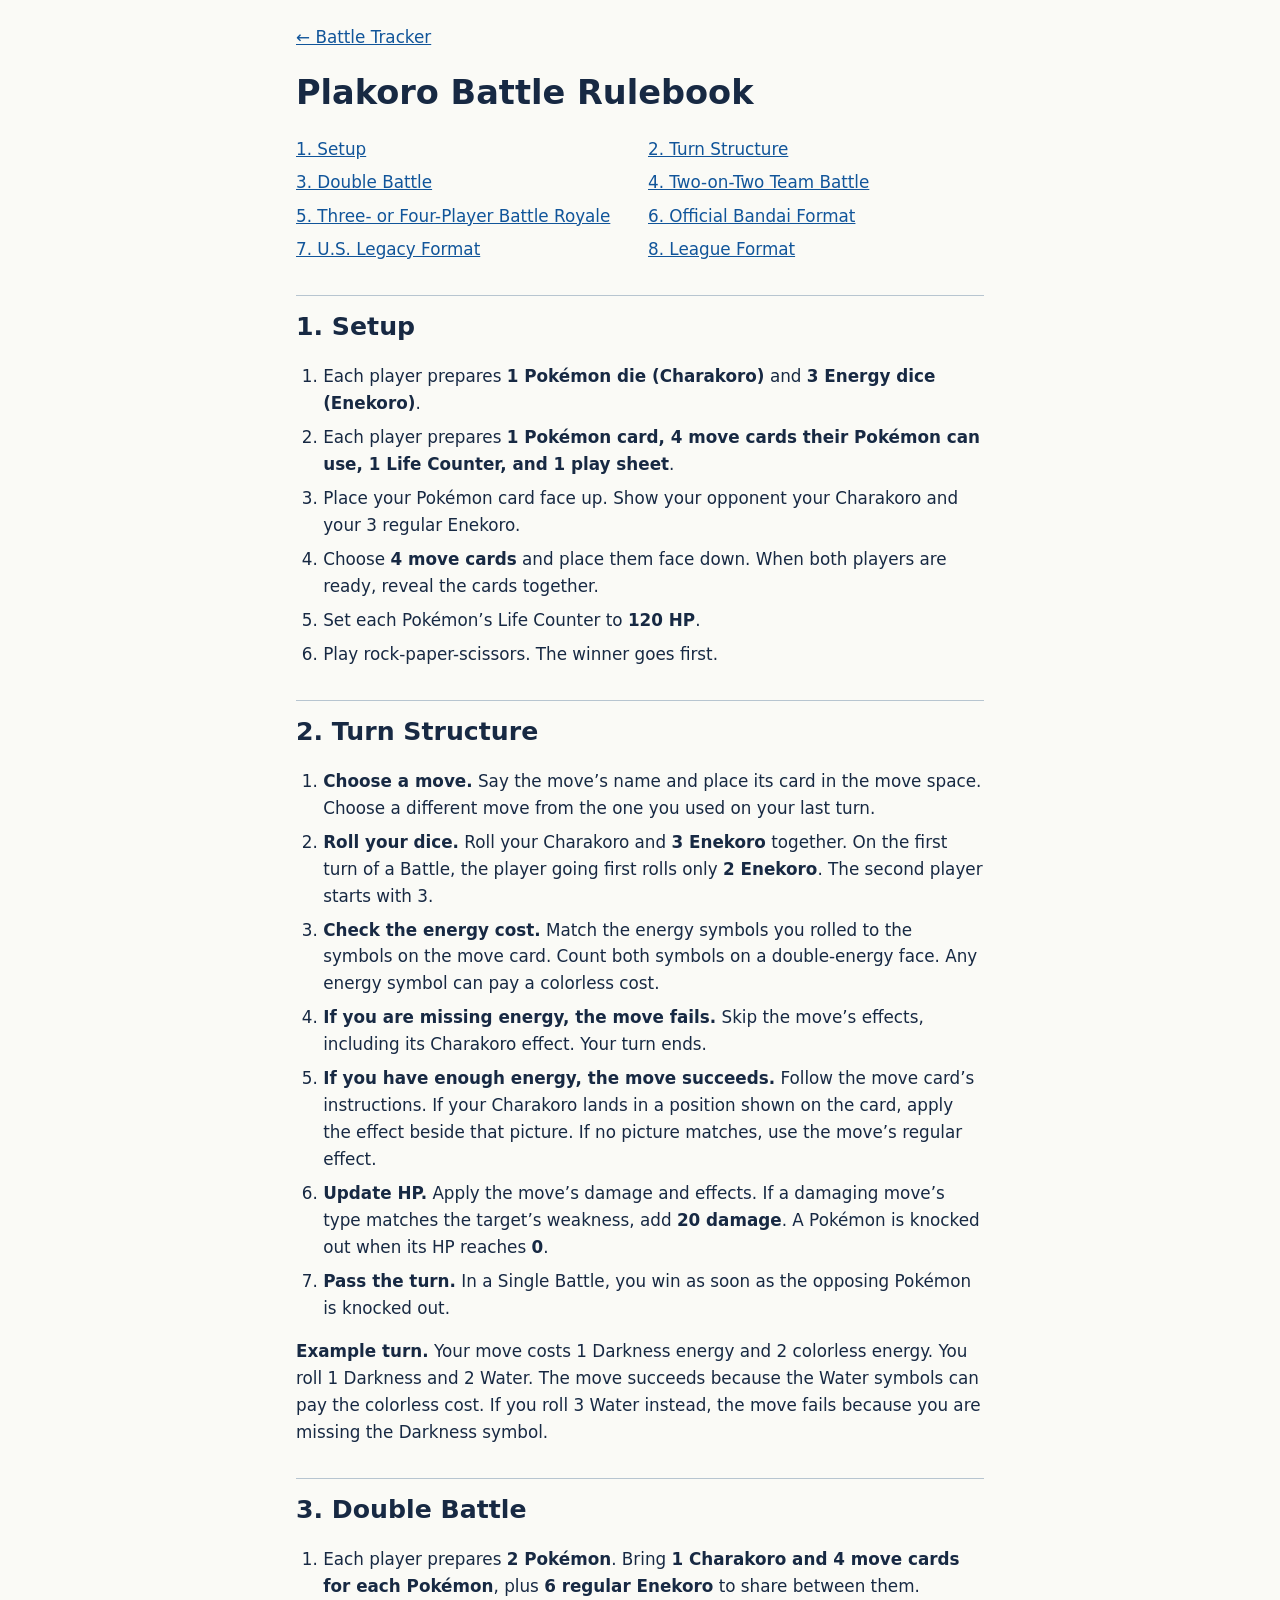
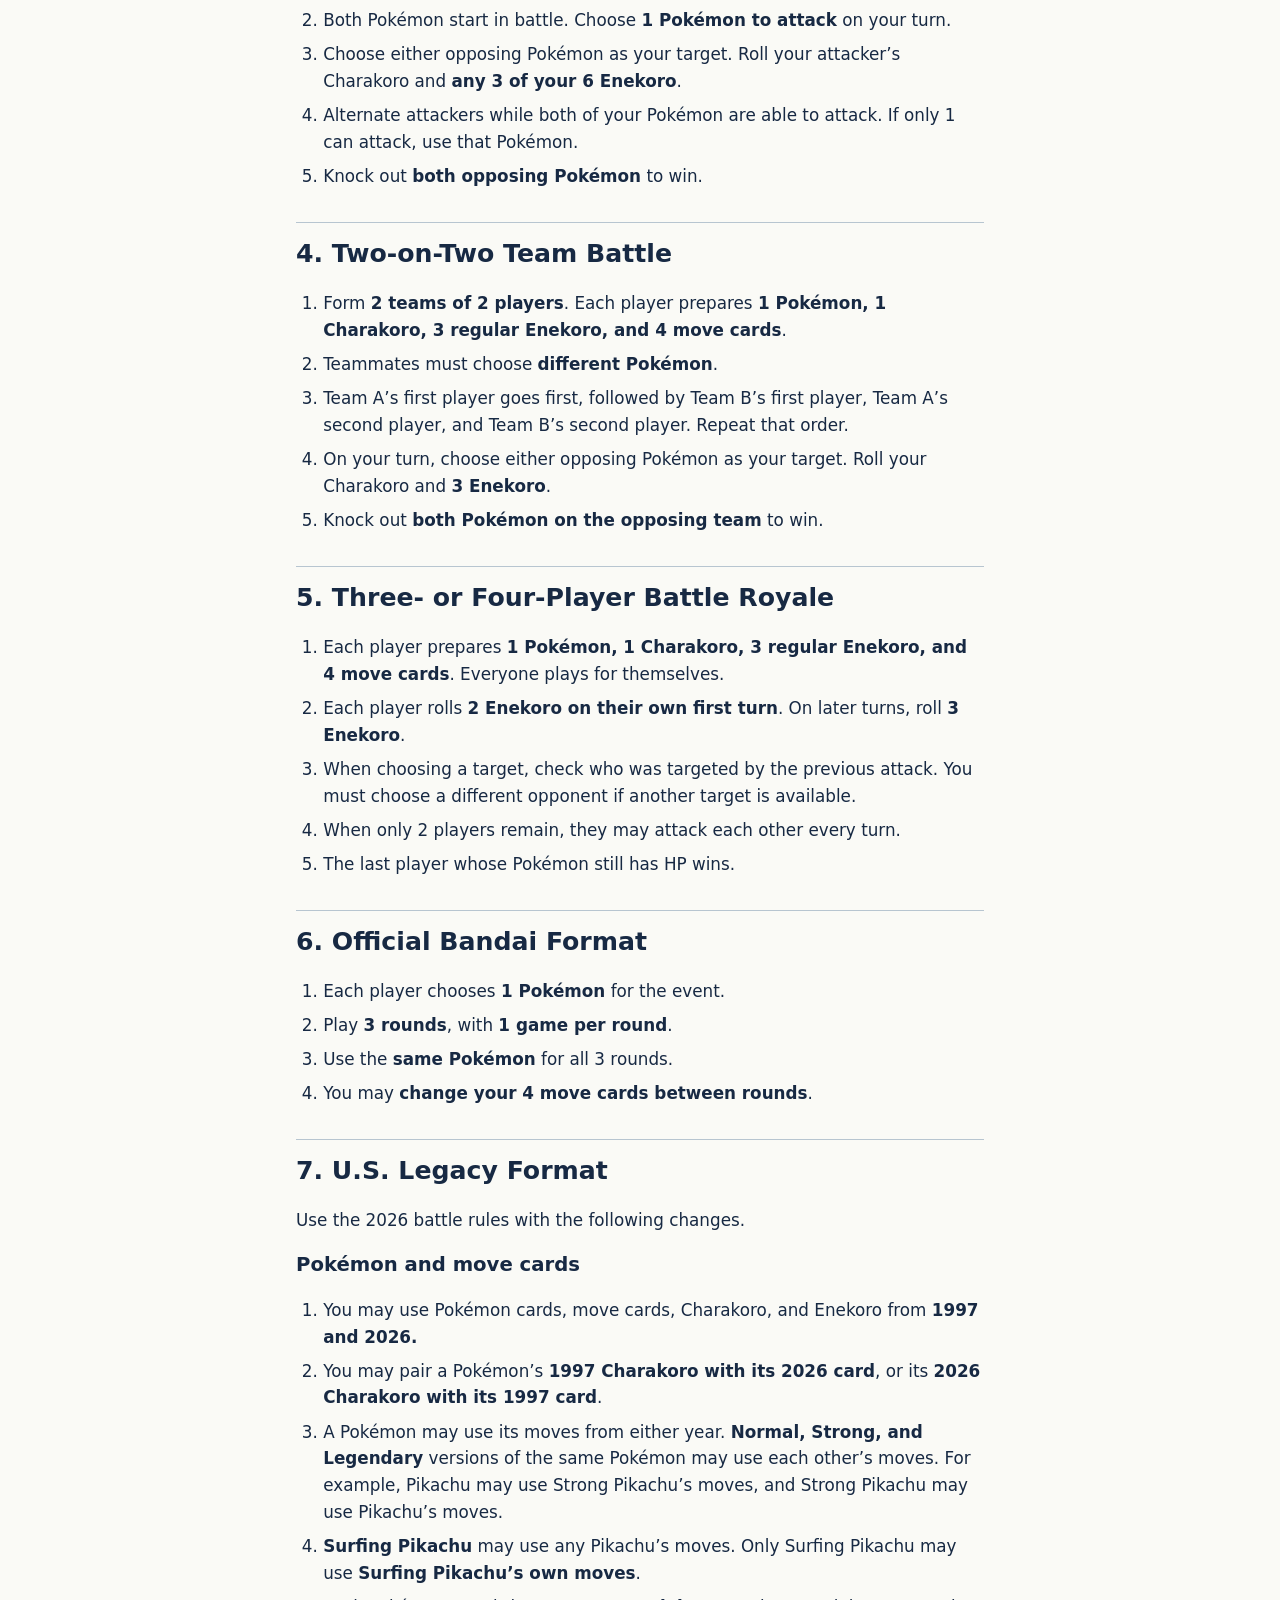
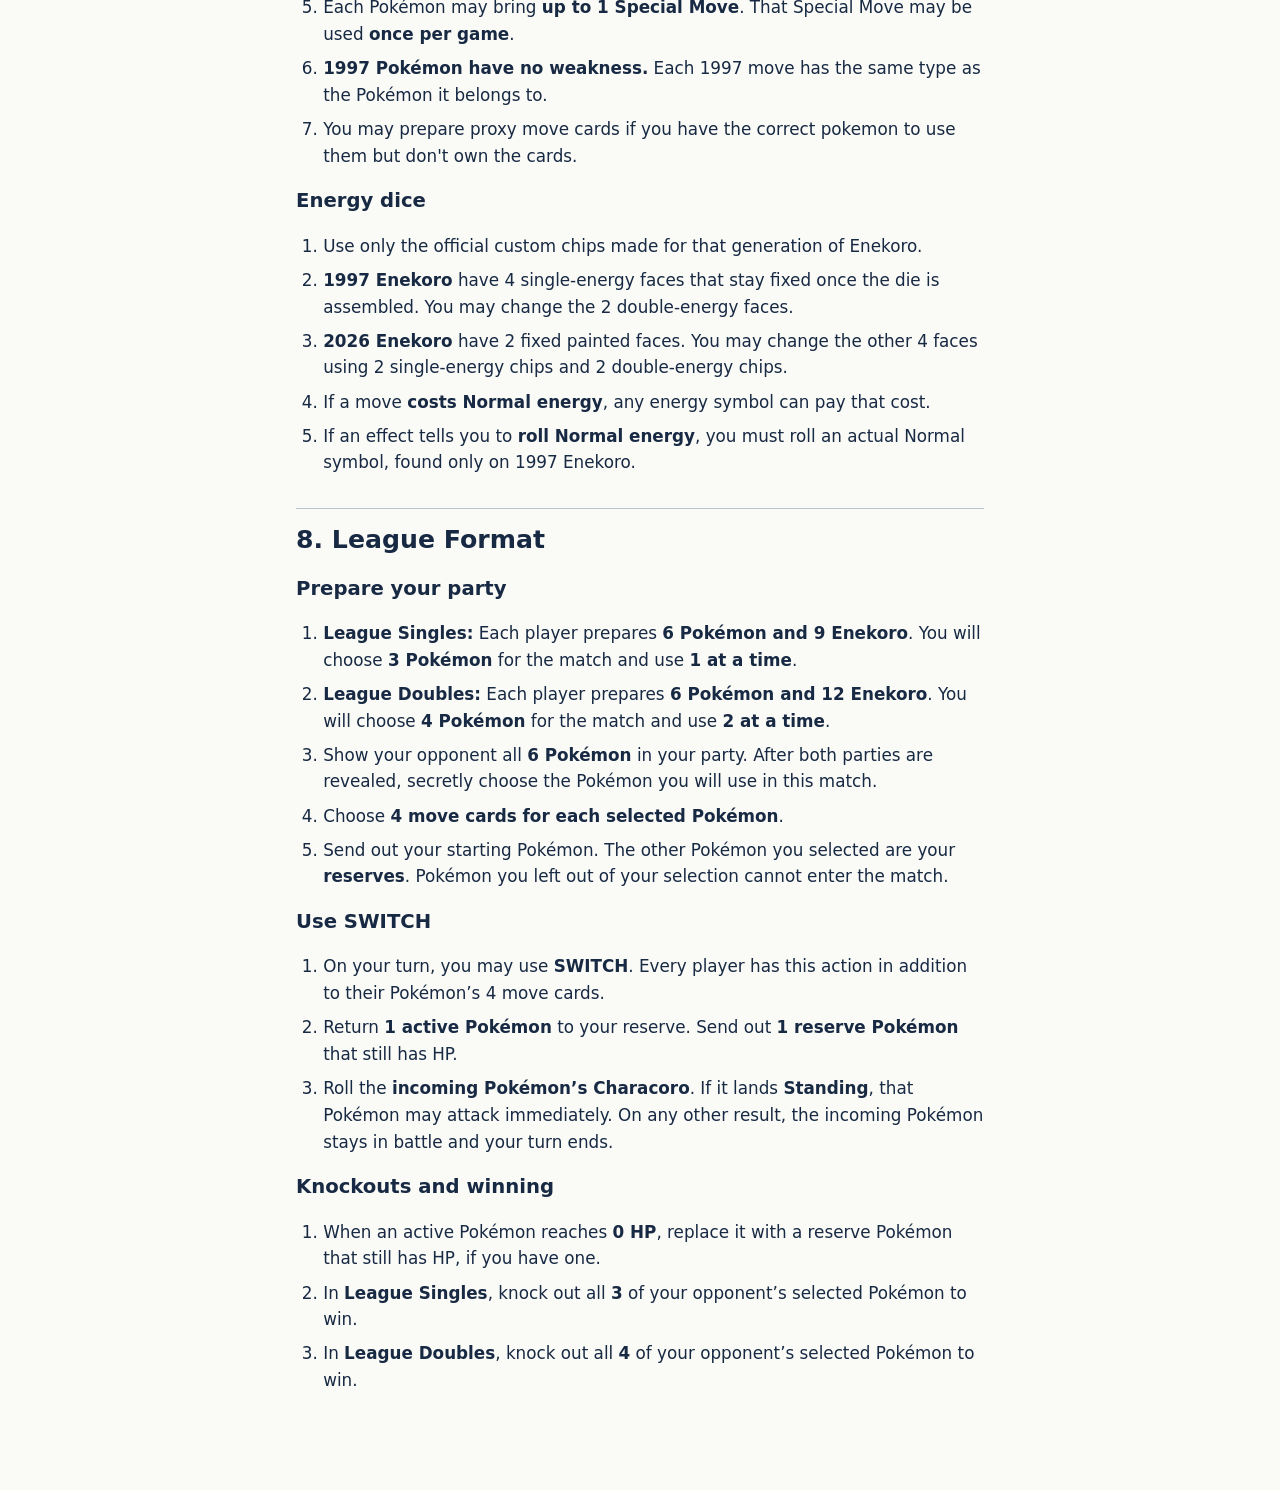
==== rules.html @ 762ad412 "Publish the edited Plakoro Battle Rulebook" ====
<!doctype html>
<html lang="en"><head><meta charset="utf-8"><meta name="viewport" content="width=device-width,initial-scale=1"><title>Plakoro Battle Rulebook</title>
<style>*{box-sizing:border-box}body{margin:0;color:#172943;background:#fafaf6;font:1.05rem/1.6 system-ui,sans-serif}main{max-width:48rem;margin:auto;padding:1.5rem clamp(1rem,4vw,2.5rem) 4rem}a{color:#11559a}nav{display:grid;grid-template-columns:repeat(auto-fit,minmax(14rem,1fr));gap:.4rem 1rem}h1,h2,h3{line-height:1.2}h2{border-top:1px solid #b7c5d0;padding-top:1rem;margin-top:2rem}ol{padding-left:1.7rem}li{margin:.45rem 0}footer{margin-top:2rem}</style></head><body><main>
<a href="./">← Battle Tracker</a>
<h1>Plakoro Battle Rulebook</h1>
<nav aria-label="Contents"><a href="#setup">1. Setup</a>
<a href="#turn">2. Turn Structure</a>
<a href="#double">3. Double Battle</a>
<a href="#team">4. Two-on-Two Team Battle</a>
<a href="#royale">5. Three- or Four-Player Battle Royale</a>
<a href="#official">6. Official Bandai Format</a>
<a href="#legacy">7. U.S. Legacy Format</a>
<a href="#league">8. League Format</a></nav>
<h2 id="setup">1. Setup</h2>
<ol>
<li>Each player prepares <strong>1 Pokémon die (Charakoro)</strong> and <strong>3 Energy dice (Enekoro)</strong>.</li>
<li>Each player prepares <strong>1 Pokémon card, 4 move cards their Pokémon can use, 1 Life Counter, and 1 play sheet</strong>.</li>
<li>Place your Pokémon card face up. Show your opponent your Charakoro and your 3 regular Enekoro.</li>
<li>Choose <strong>4 move cards</strong> and place them face down. When both players are ready, reveal the cards together.</li>
<li>Set each Pokémon’s Life Counter to <strong>120 HP</strong>.</li>
<li>Play rock-paper-scissors. The winner goes first.</li>
</ol>
<h2 id="turn">2. Turn Structure</h2>
<ol>
<li><strong>Choose a move.</strong> Say the move’s name and place its card in the move space. Choose a different move from the one you used on your last turn.</li>
<li><strong>Roll your dice.</strong> Roll your Charakoro and <strong>3 Enekoro</strong> together. On the first turn of a Battle, the player going first rolls only <strong>2 Enekoro</strong>. The second player starts with 3.</li>
<li><strong>Check the energy cost.</strong> Match the energy symbols you rolled to the symbols on the move card. Count both symbols on a double-energy face. Any energy symbol can pay a colorless cost.</li>
<li><strong>If you are missing energy, the move fails.</strong> Skip the move’s effects, including its Charakoro effect. Your turn ends.</li>
<li><strong>If you have enough energy, the move succeeds.</strong> Follow the move card’s instructions. If your Charakoro lands in a position shown on the card, apply the effect beside that picture. If no picture matches, use the move’s regular effect.</li>
<li><strong>Update HP.</strong> Apply the move’s damage and effects. If a damaging move’s type matches the target’s weakness, add <strong>20 damage</strong>. A Pokémon is knocked out when its HP reaches <strong>0</strong>.</li>
<li><strong>Pass the turn.</strong> In a Single Battle, you win as soon as the opposing Pokémon is knocked out.</li>
</ol>
<p><strong>Example turn.</strong> Your move costs 1 Darkness energy and 2 colorless energy. You roll 1 Darkness and 2 Water. The move succeeds because the Water symbols can pay the colorless cost. If you roll 3 Water instead, the move fails because you are missing the Darkness symbol.</p>
<h2 id="double">3. Double Battle</h2>
<ol>
<li>Each player prepares <strong>2 Pokémon</strong>. Bring <strong>1 Charakoro and 4 move cards for each Pokémon</strong>, plus <strong>6 regular Enekoro</strong> to share between them.</li>
<li>Both Pokémon start in battle. Choose <strong>1 Pokémon to attack</strong> on your turn.</li>
<li>Choose either opposing Pokémon as your target. Roll your attacker’s Charakoro and <strong>any 3 of your 6 Enekoro</strong>.</li>
<li>Alternate attackers while both of your Pokémon are able to attack. If only 1 can attack, use that Pokémon.</li>
<li>Knock out <strong>both opposing Pokémon</strong> to win.</li>
</ol>
<h2 id="team">4. Two-on-Two Team Battle</h2>
<ol>
<li>Form <strong>2 teams of 2 players</strong>. Each player prepares <strong>1 Pokémon, 1 Charakoro, 3 regular Enekoro, and 4 move cards</strong>.</li>
<li>Teammates must choose <strong>different Pokémon</strong>.</li>
<li>Team A’s first player goes first, followed by Team B’s first player, Team A’s second player, and Team B’s second player. Repeat that order.</li>
<li>On your turn, choose either opposing Pokémon as your target. Roll your Charakoro and <strong>3 Enekoro</strong>.</li>
<li>Knock out <strong>both Pokémon on the opposing team</strong> to win.</li>
</ol>
<h2 id="royale">5. Three- or Four-Player Battle Royale</h2>
<ol>
<li>Each player prepares <strong>1 Pokémon, 1 Charakoro, 3 regular Enekoro, and 4 move cards</strong>. Everyone plays for themselves.</li>
<li>Each player rolls <strong>2 Enekoro on their own first turn</strong>. On later turns, roll <strong>3 Enekoro</strong>.</li>
<li>When choosing a target, check who was targeted by the previous attack. You must choose a different opponent if another target is available.</li>
<li>When only 2 players remain, they may attack each other every turn.</li>
<li>The last player whose Pokémon still has HP wins.</li>
</ol>
<h2 id="official">6. Official Bandai Format</h2>
<ol>
<li>Each player chooses <strong>1 Pokémon</strong> for the event.</li>
<li>Play <strong>3 rounds</strong>, with <strong>1 game per round</strong>.</li>
<li>Use the <strong>same Pokémon</strong> for all 3 rounds.</li>
<li>You may <strong>change your 4 move cards between rounds</strong>.</li>
</ol>
<h2 id="legacy">7. U.S. Legacy Format</h2>
<p>Use the 2026 battle rules with the following changes.</p>
<h3>Pokémon and move cards</h3>
<ol>
<li>You may use Pokémon cards, move cards, Charakoro, and Enekoro from <strong>1997 and 2026.</strong></li>
<li>You may pair a Pokémon’s <strong>1997 Charakoro with its 2026 card</strong>, or its <strong>2026 Charakoro with its 1997 card</strong>.</li>
<li>A Pokémon may use its moves from either year. <strong>Normal, Strong, and Legendary</strong> versions of the same Pokémon may use each other’s moves. For example, Pikachu may use Strong Pikachu’s moves, and Strong Pikachu may use Pikachu’s moves.</li>
<li><strong>Surfing Pikachu</strong> may use any Pikachu’s moves. Only Surfing Pikachu may use <strong>Surfing Pikachu’s own moves</strong>.</li>
<li>Each Pokémon may bring <strong>up to 1 Special Move</strong>. That Special Move may be used <strong>once per game</strong>.</li>
<li><strong>1997 Pokémon have no weakness.</strong> Each 1997 move has the same type as the Pokémon it belongs to.</li>
<li>You may prepare proxy move cards if you have the correct pokemon to use them but don't own the cards.</li>
</ol>
<h3>Energy dice</h3>
<ol>
<li>Use only the official custom chips made for that generation of Enekoro.</li>
<li><strong>1997 Enekoro</strong> have 4 single-energy faces that stay fixed once the die is assembled. You may change the 2 double-energy faces.</li>
<li><strong>2026 Enekoro</strong> have 2 fixed painted faces. You may change the other 4 faces using 2 single-energy chips and 2 double-energy chips.</li>
<li>If a move <strong>costs Normal energy</strong>, any energy symbol can pay that cost.</li>
<li>If an effect tells you to <strong>roll Normal energy</strong>, you must roll an actual Normal symbol, found only on 1997 Enekoro.</li>
</ol>
<h2 id="league">8. League Format</h2>
<h3>Prepare your party</h3>
<ol>
<li><strong>League Singles:</strong> Each player prepares <strong>6 Pokémon and 9 Enekoro</strong>. You will choose <strong>3 Pokémon</strong> for the match and use <strong>1 at a time</strong>.</li>
<li><strong>League Doubles:</strong> Each player prepares <strong>6 Pokémon and 12 Enekoro</strong>. You will choose <strong>4 Pokémon</strong> for the match and use <strong>2 at a time</strong>.</li>
<li>Show your opponent all <strong>6 Pokémon</strong> in your party. After both parties are revealed, secretly choose the Pokémon you will use in this match.</li>
<li>Choose <strong>4 move cards for each selected Pokémon</strong>.</li>
<li>Send out your starting Pokémon. The other Pokémon you selected are your <strong>reserves</strong>. Pokémon you left out of your selection cannot enter the match.</li>
</ol>
<h3>Use SWITCH</h3>
<ol>
<li>On your turn, you may use <strong>SWITCH</strong>. Every player has this action in addition to their Pokémon’s 4 move cards.</li>
<li>Return <strong>1 active Pokémon</strong> to your reserve. Send out <strong>1 reserve Pokémon</strong> that still has HP.</li>
<li>Roll the <strong>incoming Pokémon’s Characoro</strong>. If it lands <strong>Standing</strong>, that Pokémon may attack immediately. On any other result, the incoming Pokémon stays in battle and your turn ends.</li>
</ol>
<h3>Knockouts and winning</h3>
<ol>
<li>When an active Pokémon reaches <strong>0 HP</strong>, replace it with a reserve Pokémon that still has HP, if you have one.</li>
<li>In <strong>League Singles</strong>, knock out all <strong>3</strong> of your opponent’s selected Pokémon to win.</li>
<li>In <strong>League Doubles</strong>, knock out all <strong>4</strong> of your opponent’s selected Pokémon to win.</li>
</ol>
<footer></footer></main></body></html>
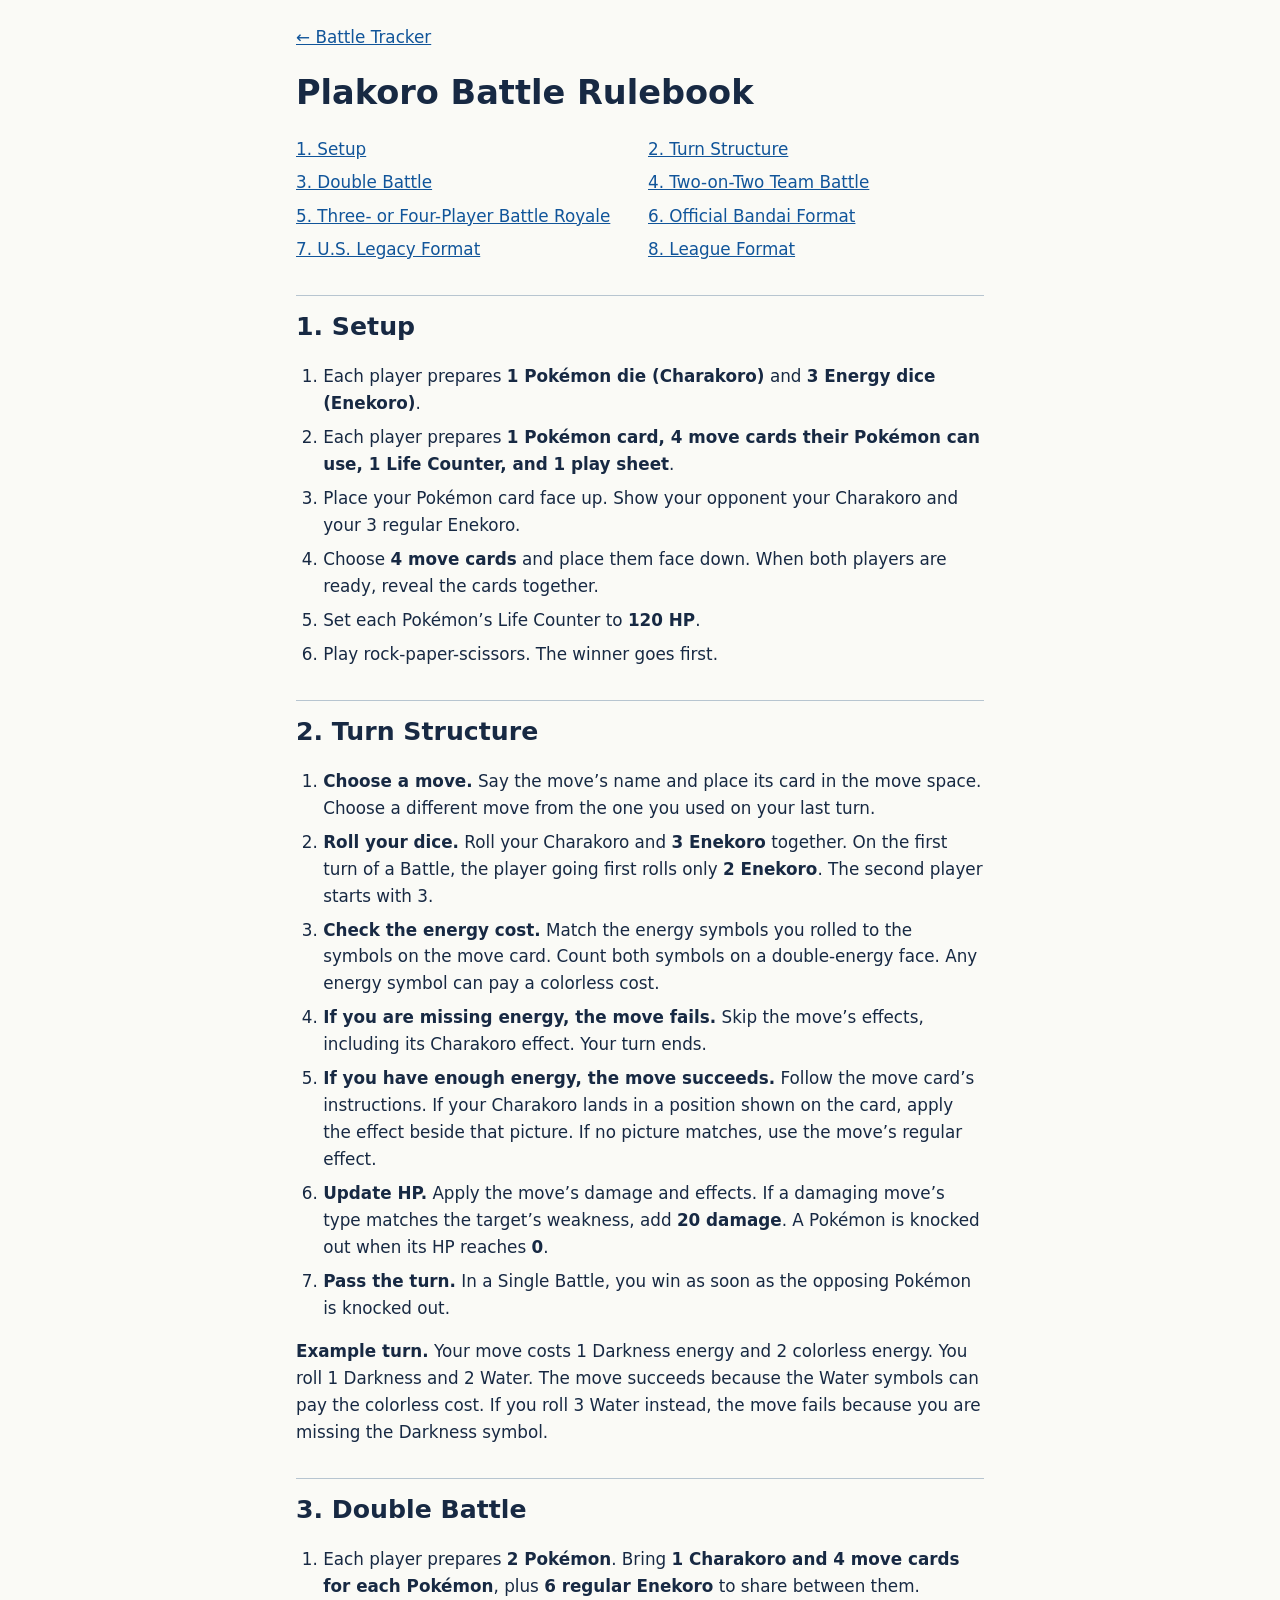
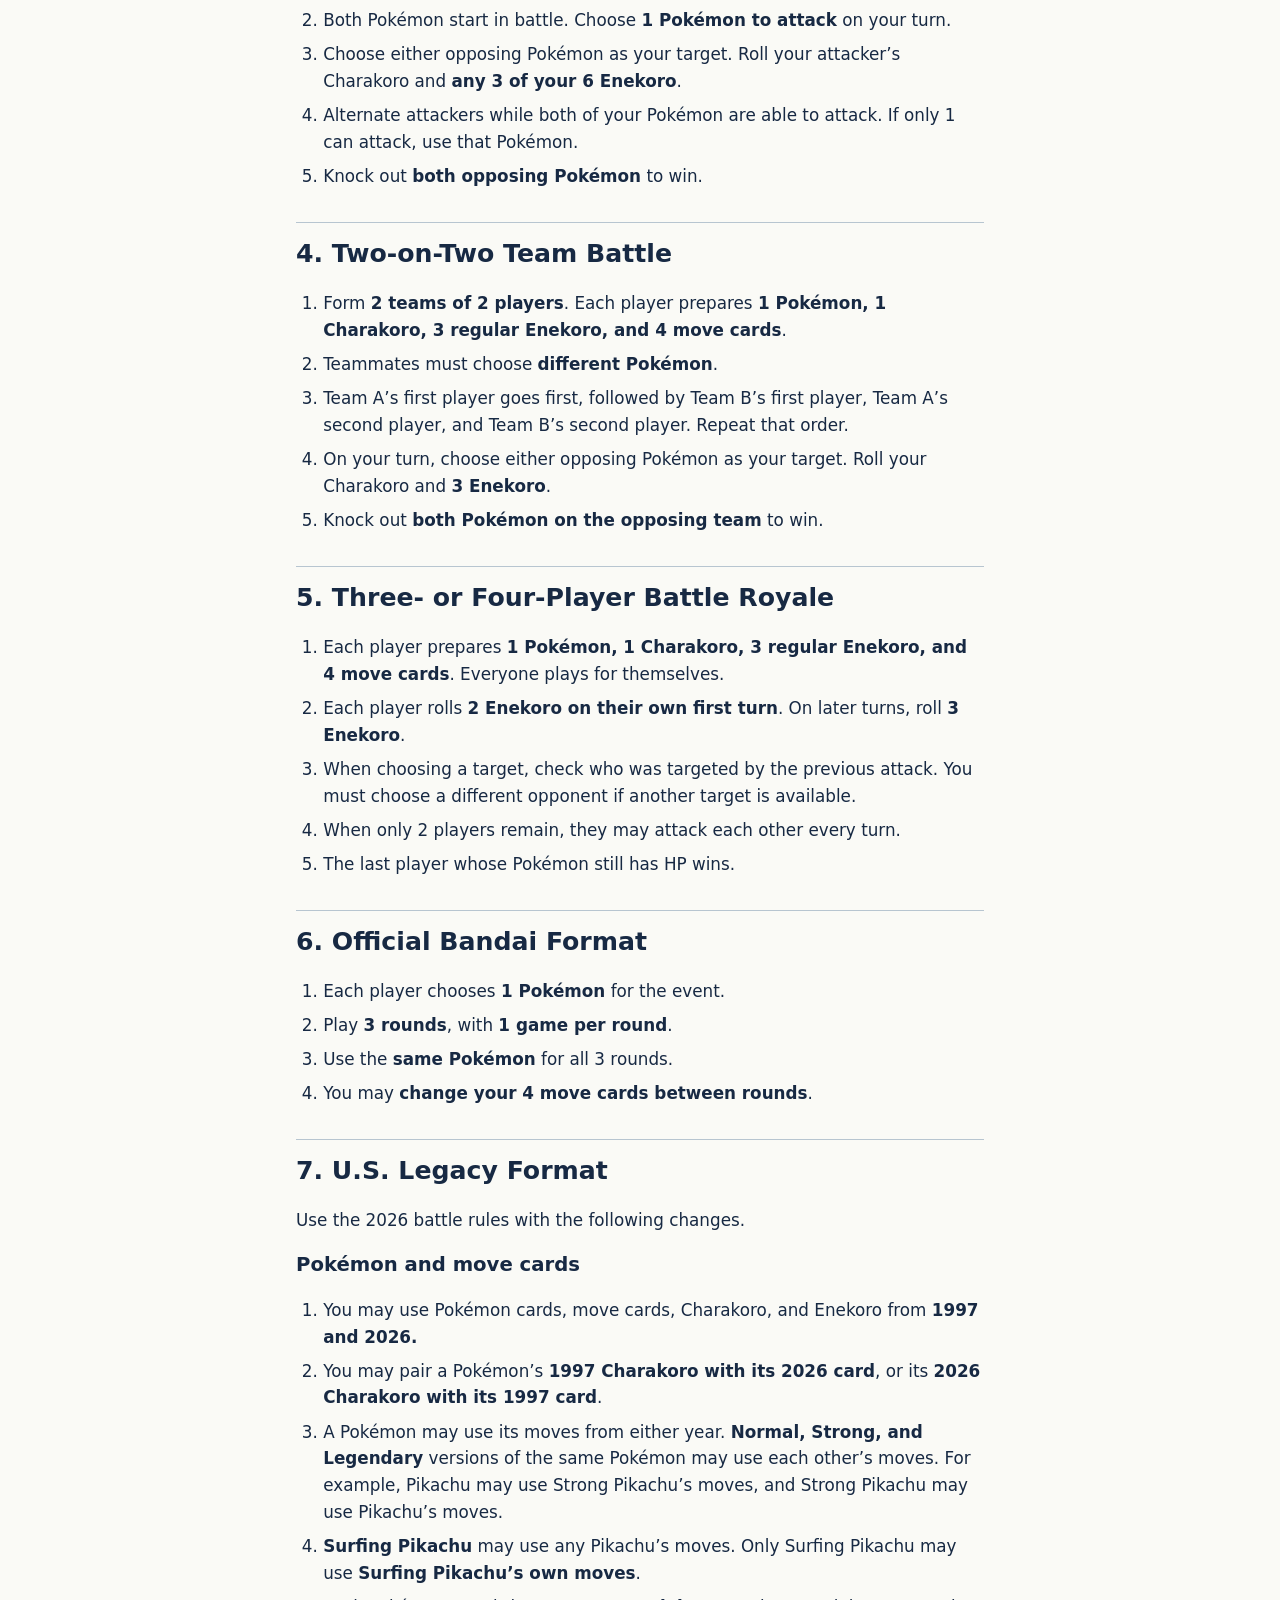
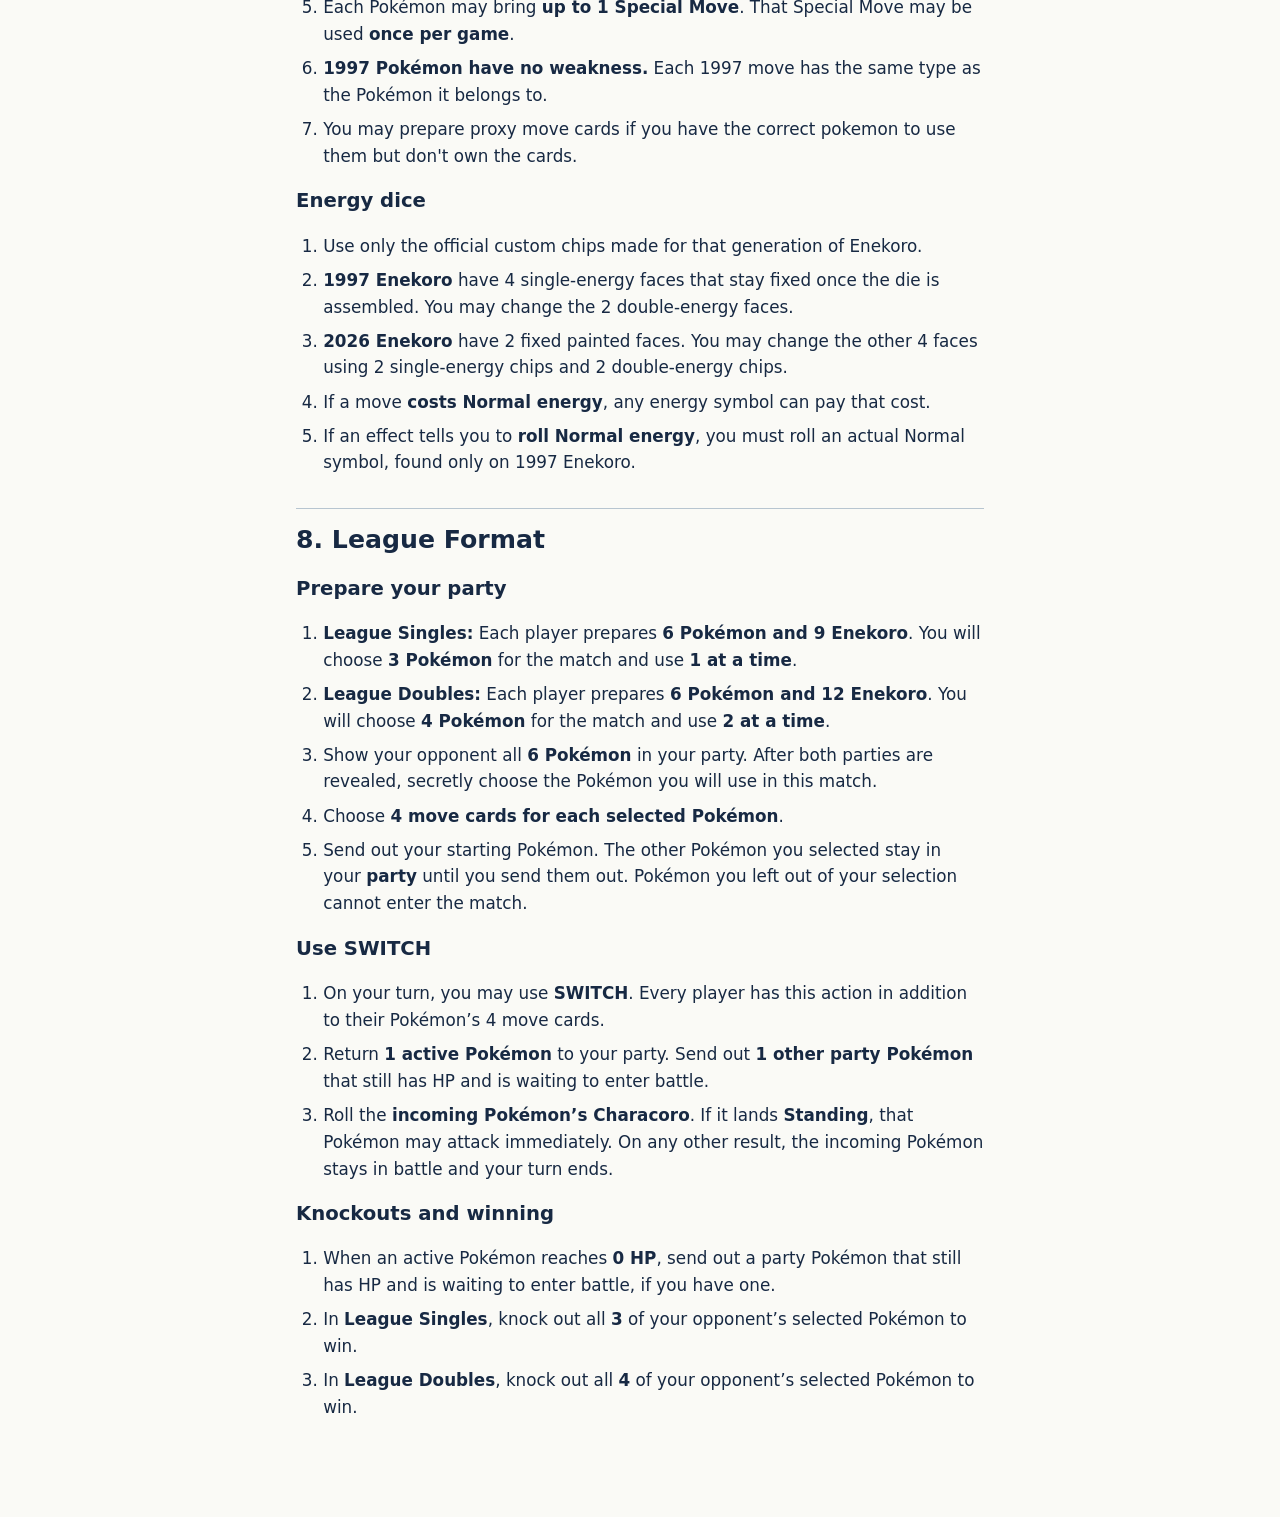
==== commit 916650d1: "Use party terminology in League rules" ====
--- a/rules.html
+++ b/rules.html
@@ -89,17 +89,17 @@
 <li><strong>League Doubles:</strong> Each player prepares <strong>6 Pokémon and 12 Enekoro</strong>. You will choose <strong>4 Pokémon</strong> for the match and use <strong>2 at a time</strong>.</li>
 <li>Show your opponent all <strong>6 Pokémon</strong> in your party. After both parties are revealed, secretly choose the Pokémon you will use in this match.</li>
 <li>Choose <strong>4 move cards for each selected Pokémon</strong>.</li>
-<li>Send out your starting Pokémon. The other Pokémon you selected are your <strong>reserves</strong>. Pokémon you left out of your selection cannot enter the match.</li>
+<li>Send out your starting Pokémon. The other Pokémon you selected stay in your <strong>party</strong> until you send them out. Pokémon you left out of your selection cannot enter the match.</li>
 </ol>
 <h3>Use SWITCH</h3>
 <ol>
 <li>On your turn, you may use <strong>SWITCH</strong>. Every player has this action in addition to their Pokémon’s 4 move cards.</li>
-<li>Return <strong>1 active Pokémon</strong> to your reserve. Send out <strong>1 reserve Pokémon</strong> that still has HP.</li>
+<li>Return <strong>1 active Pokémon</strong> to your party. Send out <strong>1 other party Pokémon</strong> that still has HP and is waiting to enter battle.</li>
 <li>Roll the <strong>incoming Pokémon’s Characoro</strong>. If it lands <strong>Standing</strong>, that Pokémon may attack immediately. On any other result, the incoming Pokémon stays in battle and your turn ends.</li>
 </ol>
 <h3>Knockouts and winning</h3>
 <ol>
-<li>When an active Pokémon reaches <strong>0 HP</strong>, replace it with a reserve Pokémon that still has HP, if you have one.</li>
+<li>When an active Pokémon reaches <strong>0 HP</strong>, send out a party Pokémon that still has HP and is waiting to enter battle, if you have one.</li>
 <li>In <strong>League Singles</strong>, knock out all <strong>3</strong> of your opponent’s selected Pokémon to win.</li>
 <li>In <strong>League Doubles</strong>, knock out all <strong>4</strong> of your opponent’s selected Pokémon to win.</li>
 </ol>
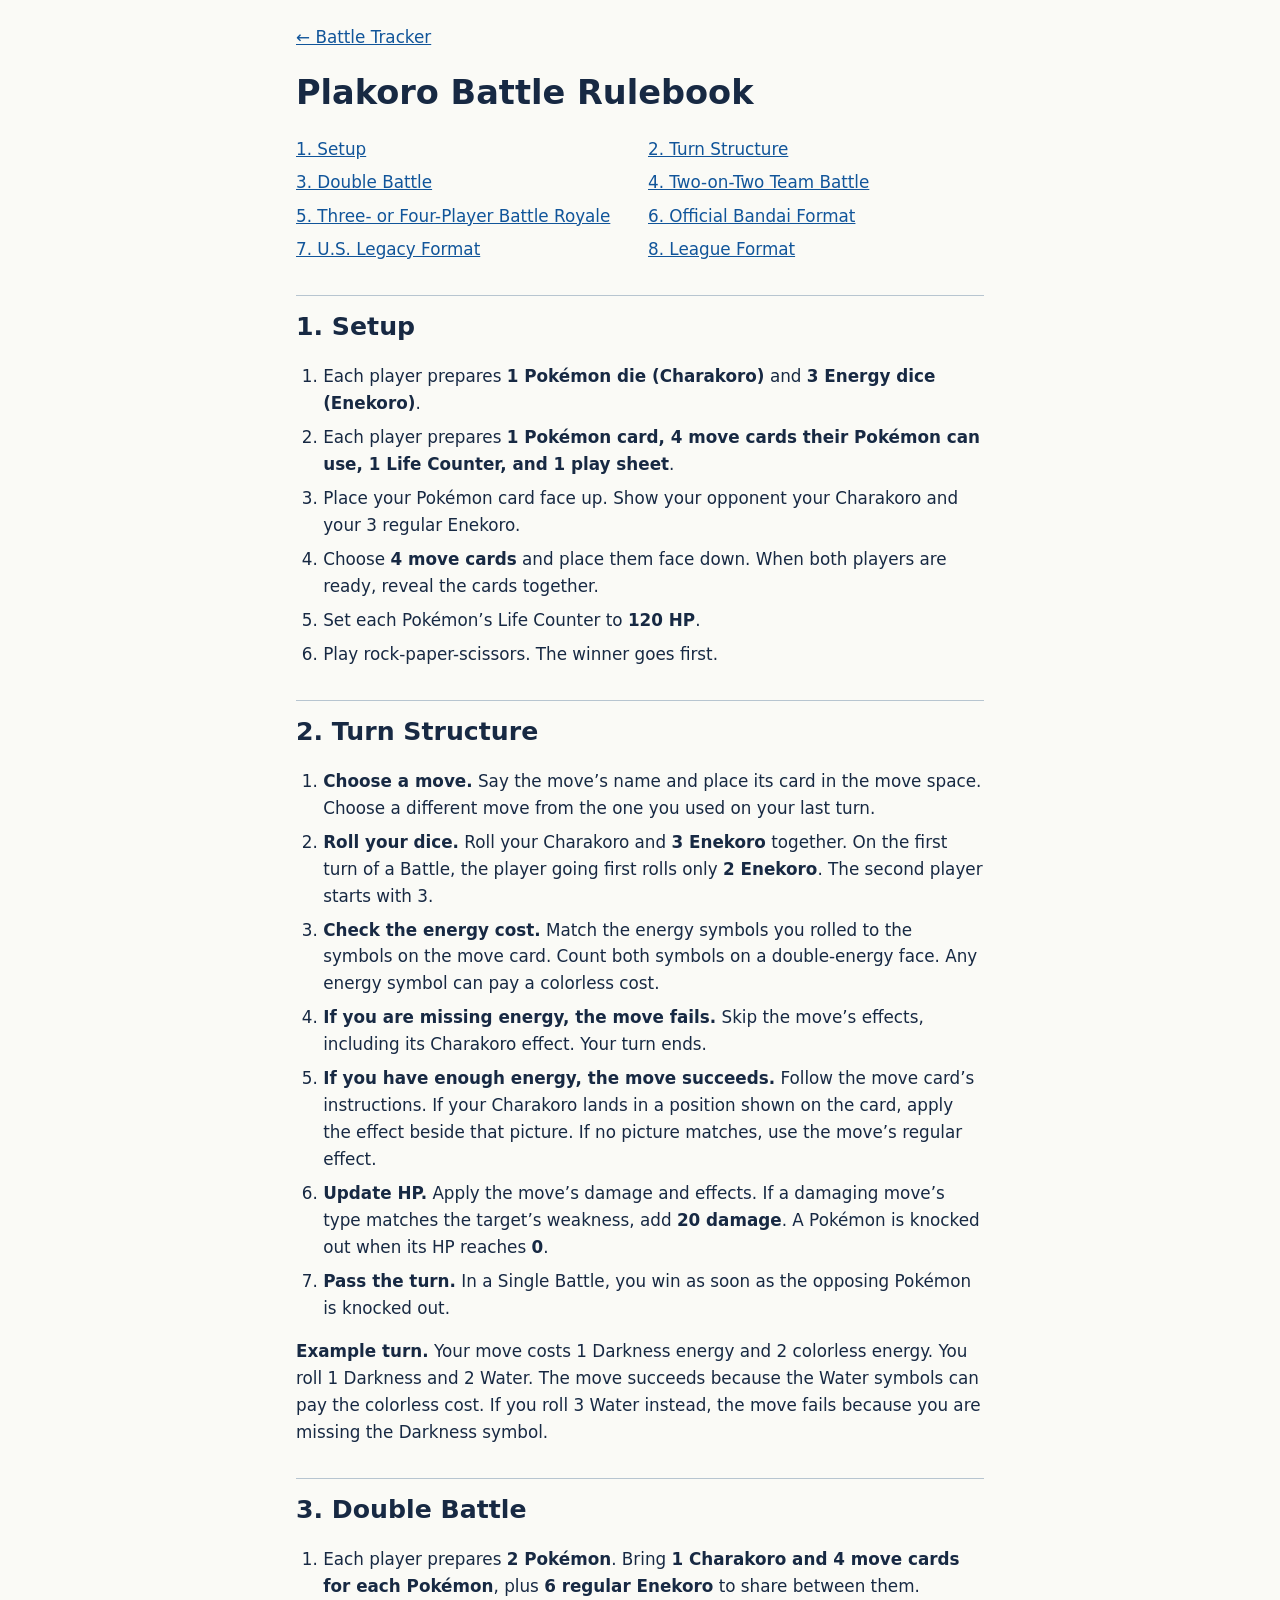
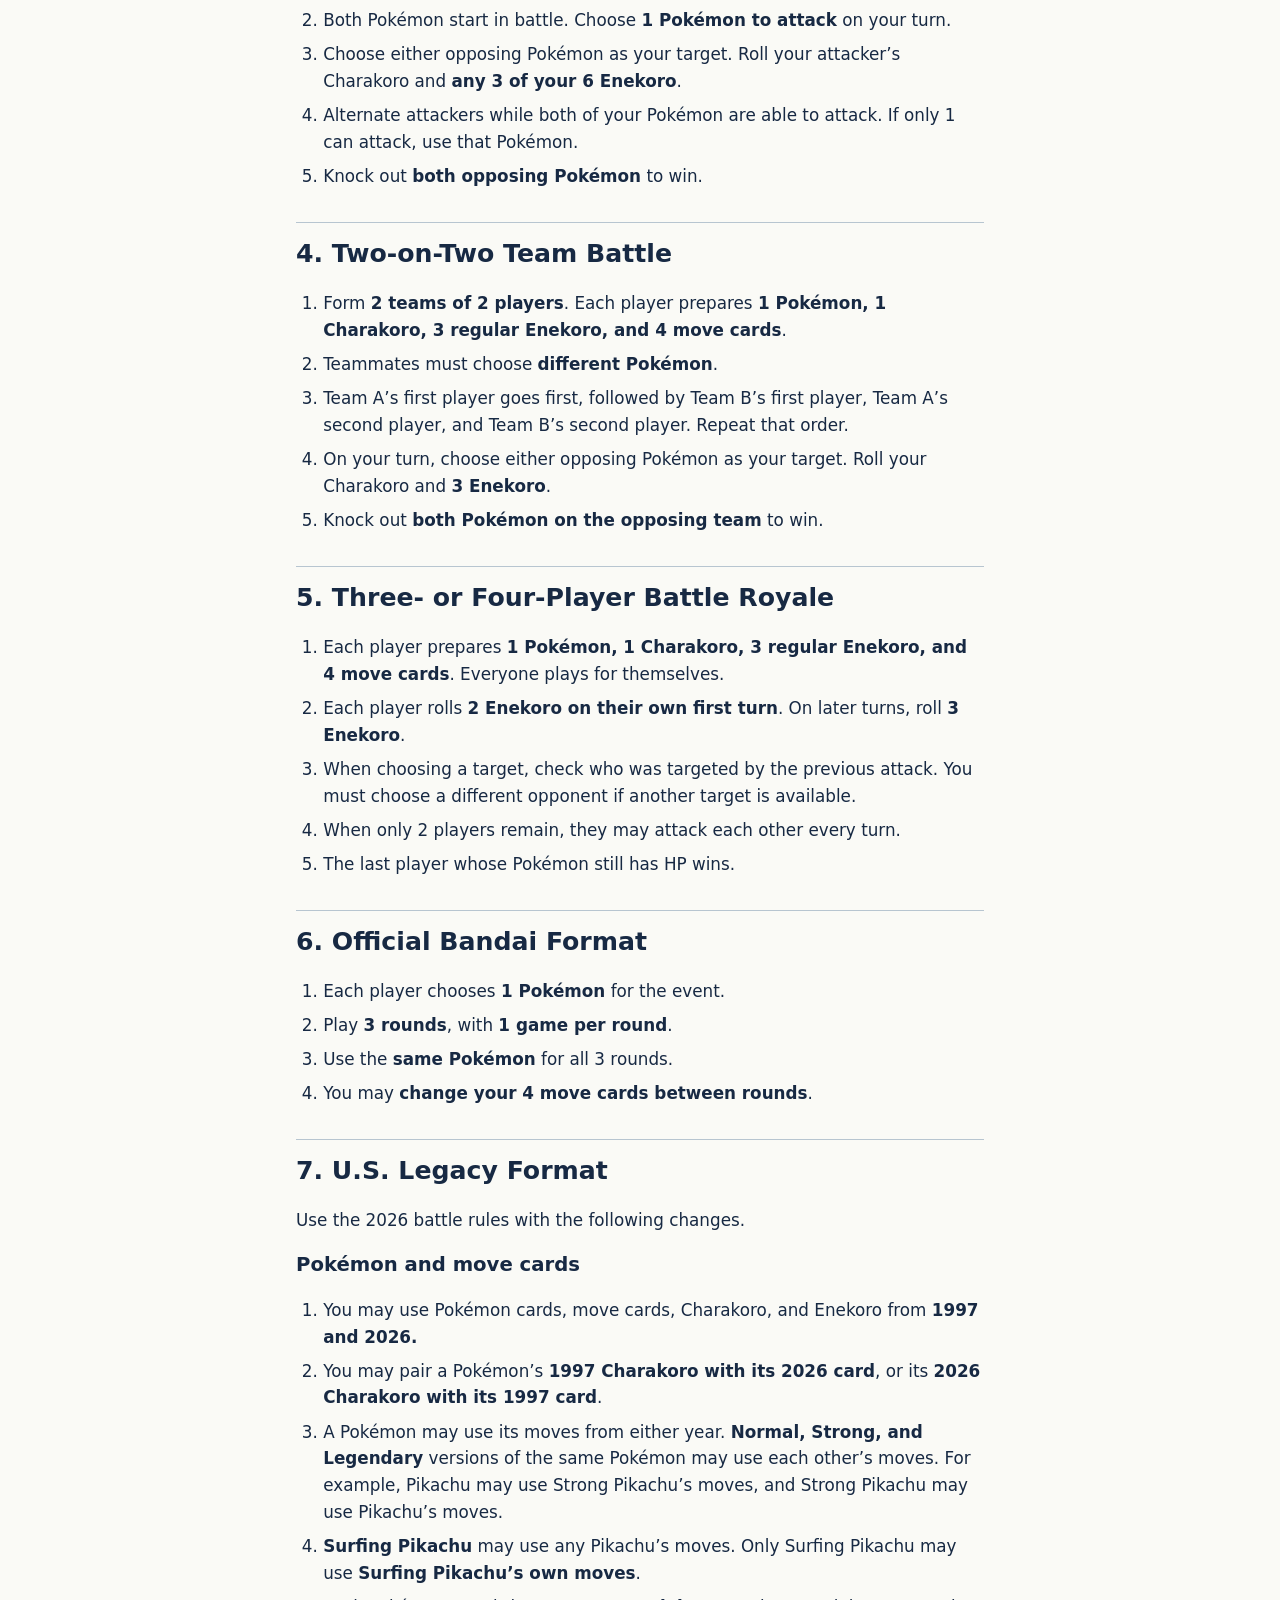
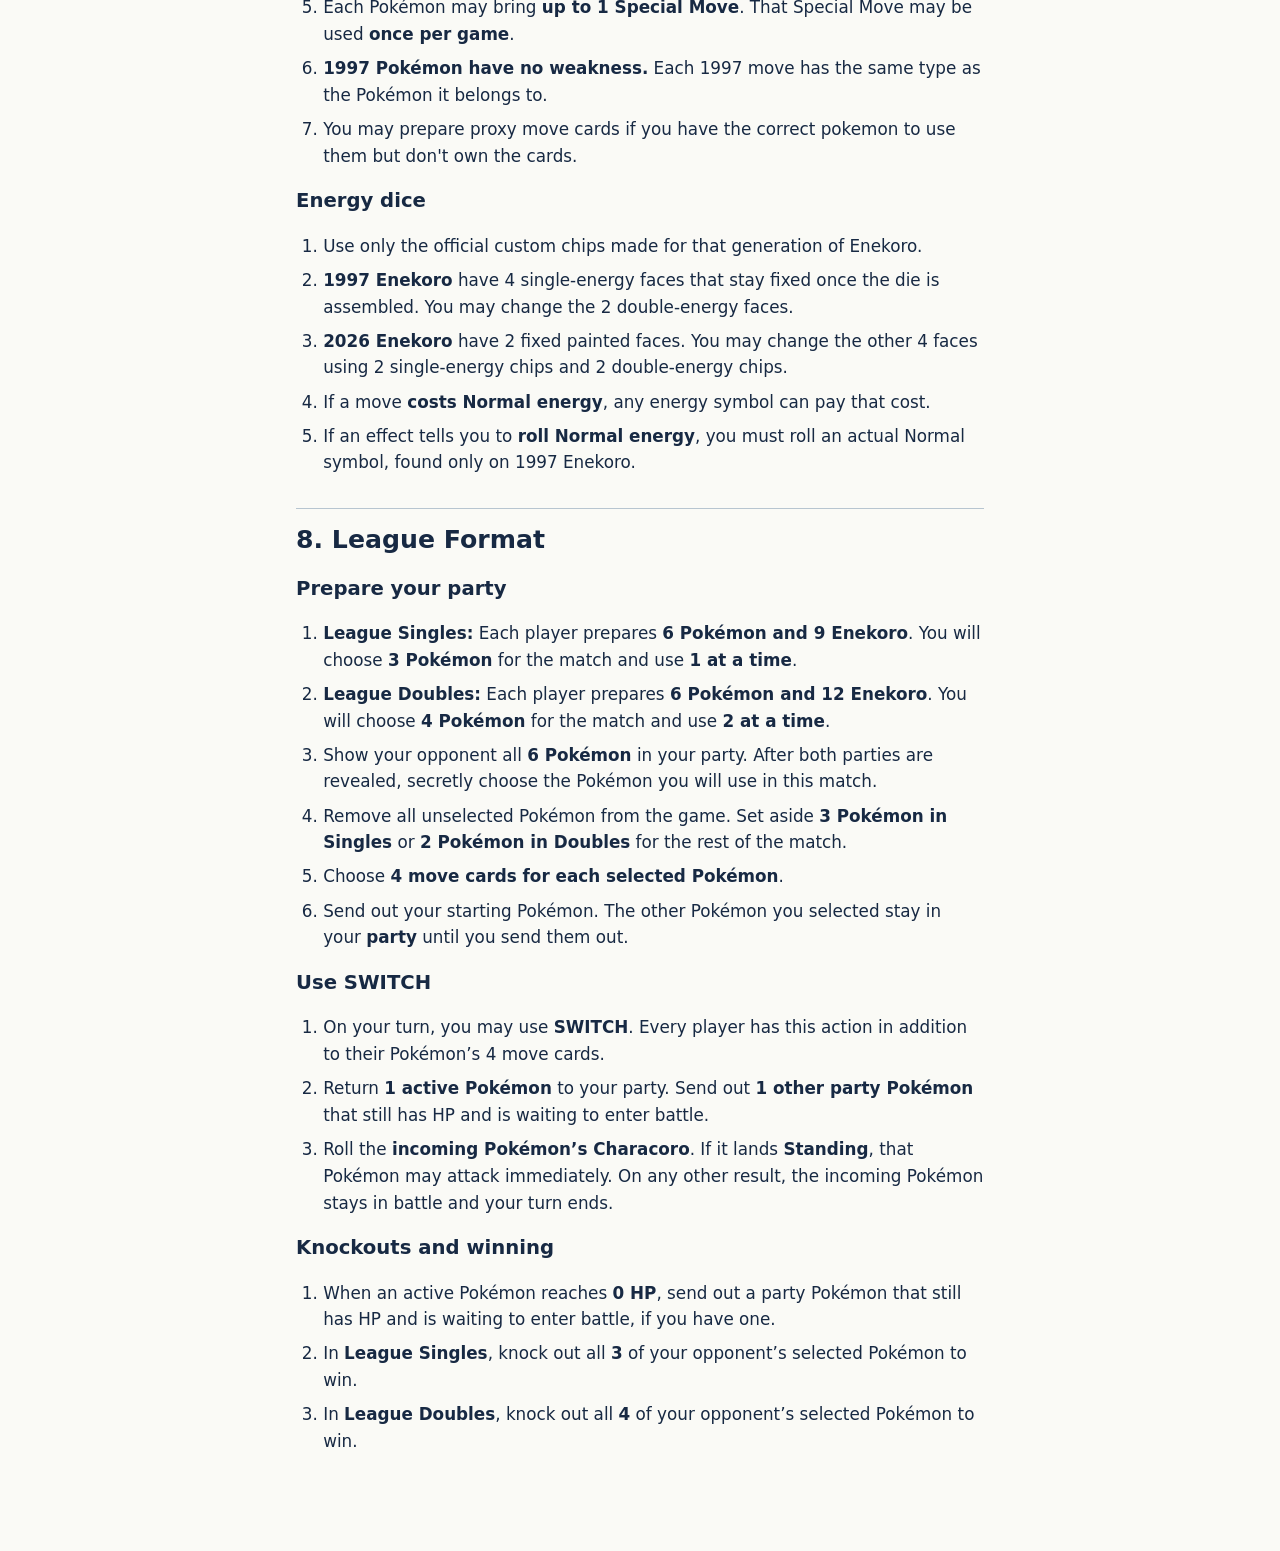
==== commit c873b6ab: "Remove unselected Pokémon after League team selection" ====
--- a/rules.html
+++ b/rules.html
@@ -88,8 +88,9 @@
 <li><strong>League Singles:</strong> Each player prepares <strong>6 Pokémon and 9 Enekoro</strong>. You will choose <strong>3 Pokémon</strong> for the match and use <strong>1 at a time</strong>.</li>
 <li><strong>League Doubles:</strong> Each player prepares <strong>6 Pokémon and 12 Enekoro</strong>. You will choose <strong>4 Pokémon</strong> for the match and use <strong>2 at a time</strong>.</li>
 <li>Show your opponent all <strong>6 Pokémon</strong> in your party. After both parties are revealed, secretly choose the Pokémon you will use in this match.</li>
+<li>Remove all unselected Pokémon from the game. Set aside <strong>3 Pokémon in Singles</strong> or <strong>2 Pokémon in Doubles</strong> for the rest of the match.</li>
 <li>Choose <strong>4 move cards for each selected Pokémon</strong>.</li>
-<li>Send out your starting Pokémon. The other Pokémon you selected stay in your <strong>party</strong> until you send them out. Pokémon you left out of your selection cannot enter the match.</li>
+<li>Send out your starting Pokémon. The other Pokémon you selected stay in your <strong>party</strong> until you send them out.</li>
 </ol>
 <h3>Use SWITCH</h3>
 <ol>
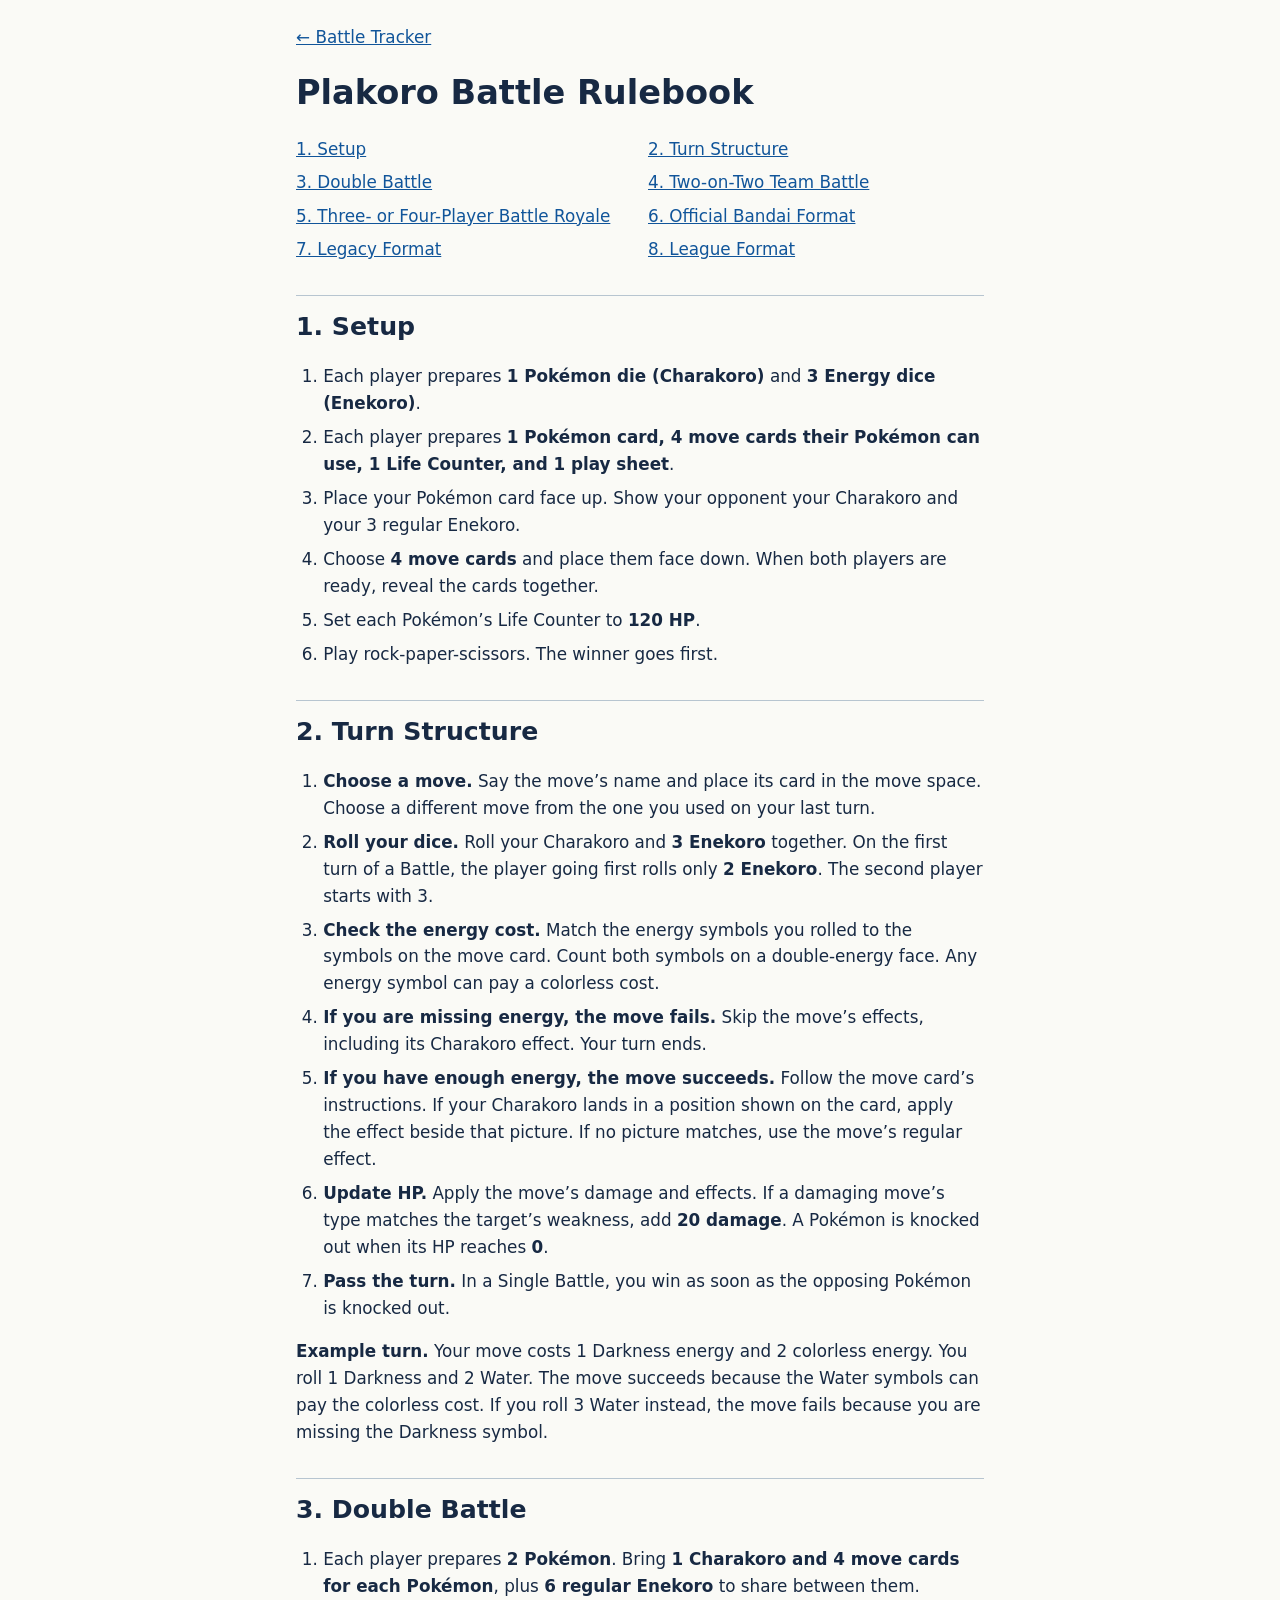
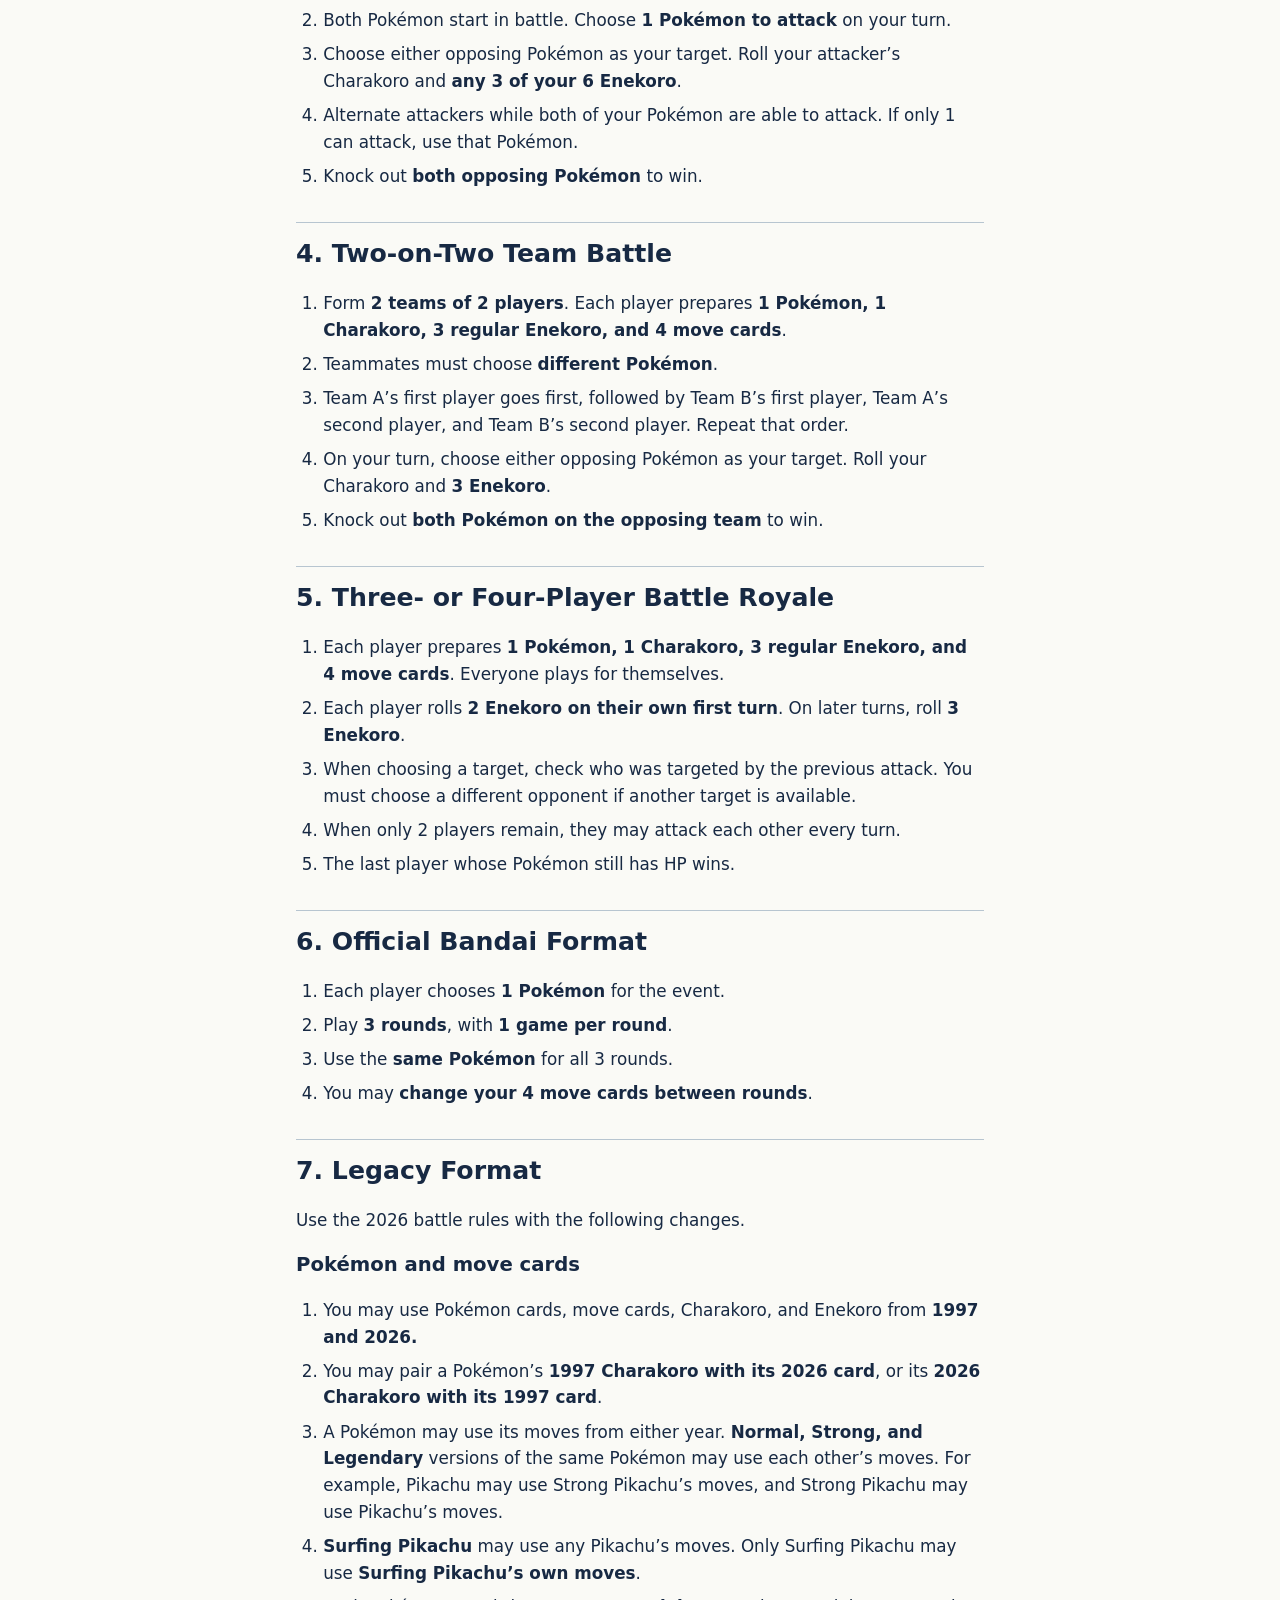
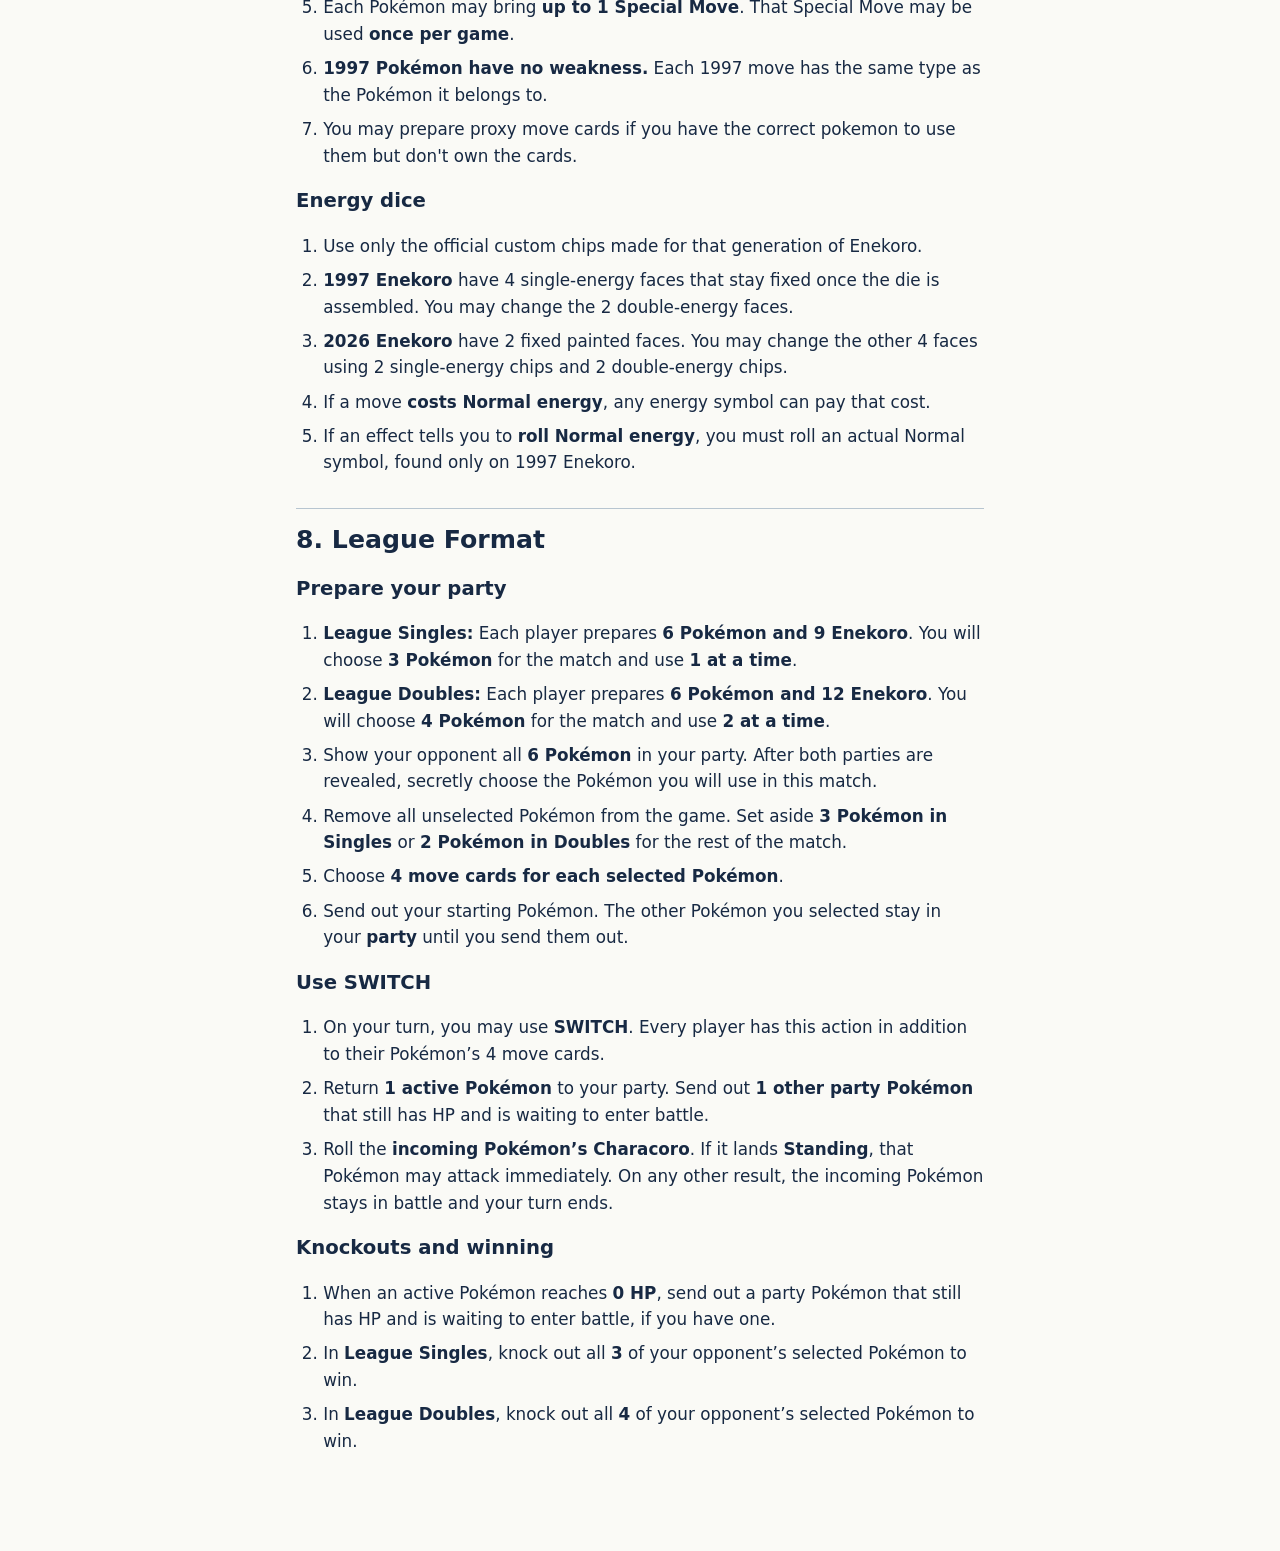
==== commit fa141b28: "Rename rulebook section to Legacy Format" ====
--- a/rules.html
+++ b/rules.html
@@ -9,7 +9,7 @@
 <a href="#team">4. Two-on-Two Team Battle</a>
 <a href="#royale">5. Three- or Four-Player Battle Royale</a>
 <a href="#official">6. Official Bandai Format</a>
-<a href="#legacy">7. U.S. Legacy Format</a>
+<a href="#legacy">7. Legacy Format</a>
 <a href="#league">8. League Format</a></nav>
 <h2 id="setup">1. Setup</h2>
 <ol>
@@ -62,7 +62,7 @@
 <li>Use the <strong>same Pokémon</strong> for all 3 rounds.</li>
 <li>You may <strong>change your 4 move cards between rounds</strong>.</li>
 </ol>
-<h2 id="legacy">7. U.S. Legacy Format</h2>
+<h2 id="legacy">7. Legacy Format</h2>
 <p>Use the 2026 battle rules with the following changes.</p>
 <h3>Pokémon and move cards</h3>
 <ol>
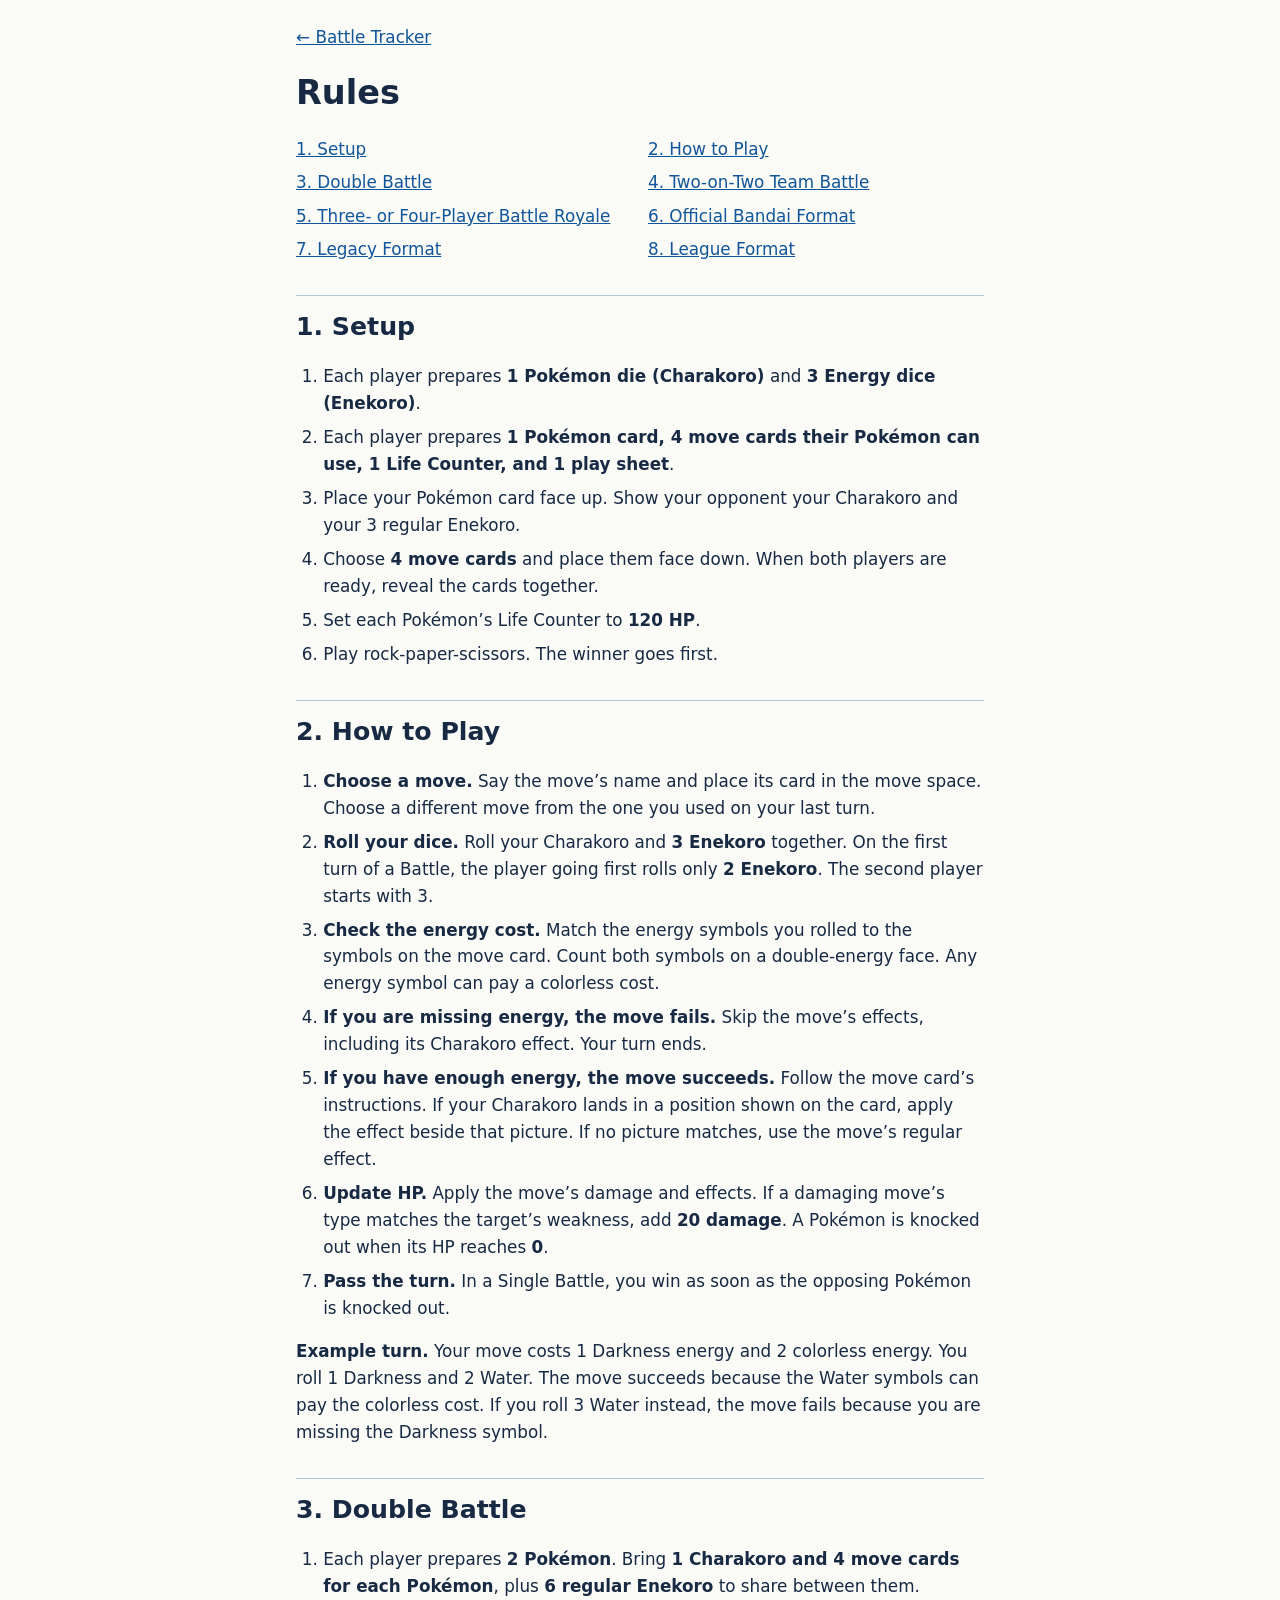
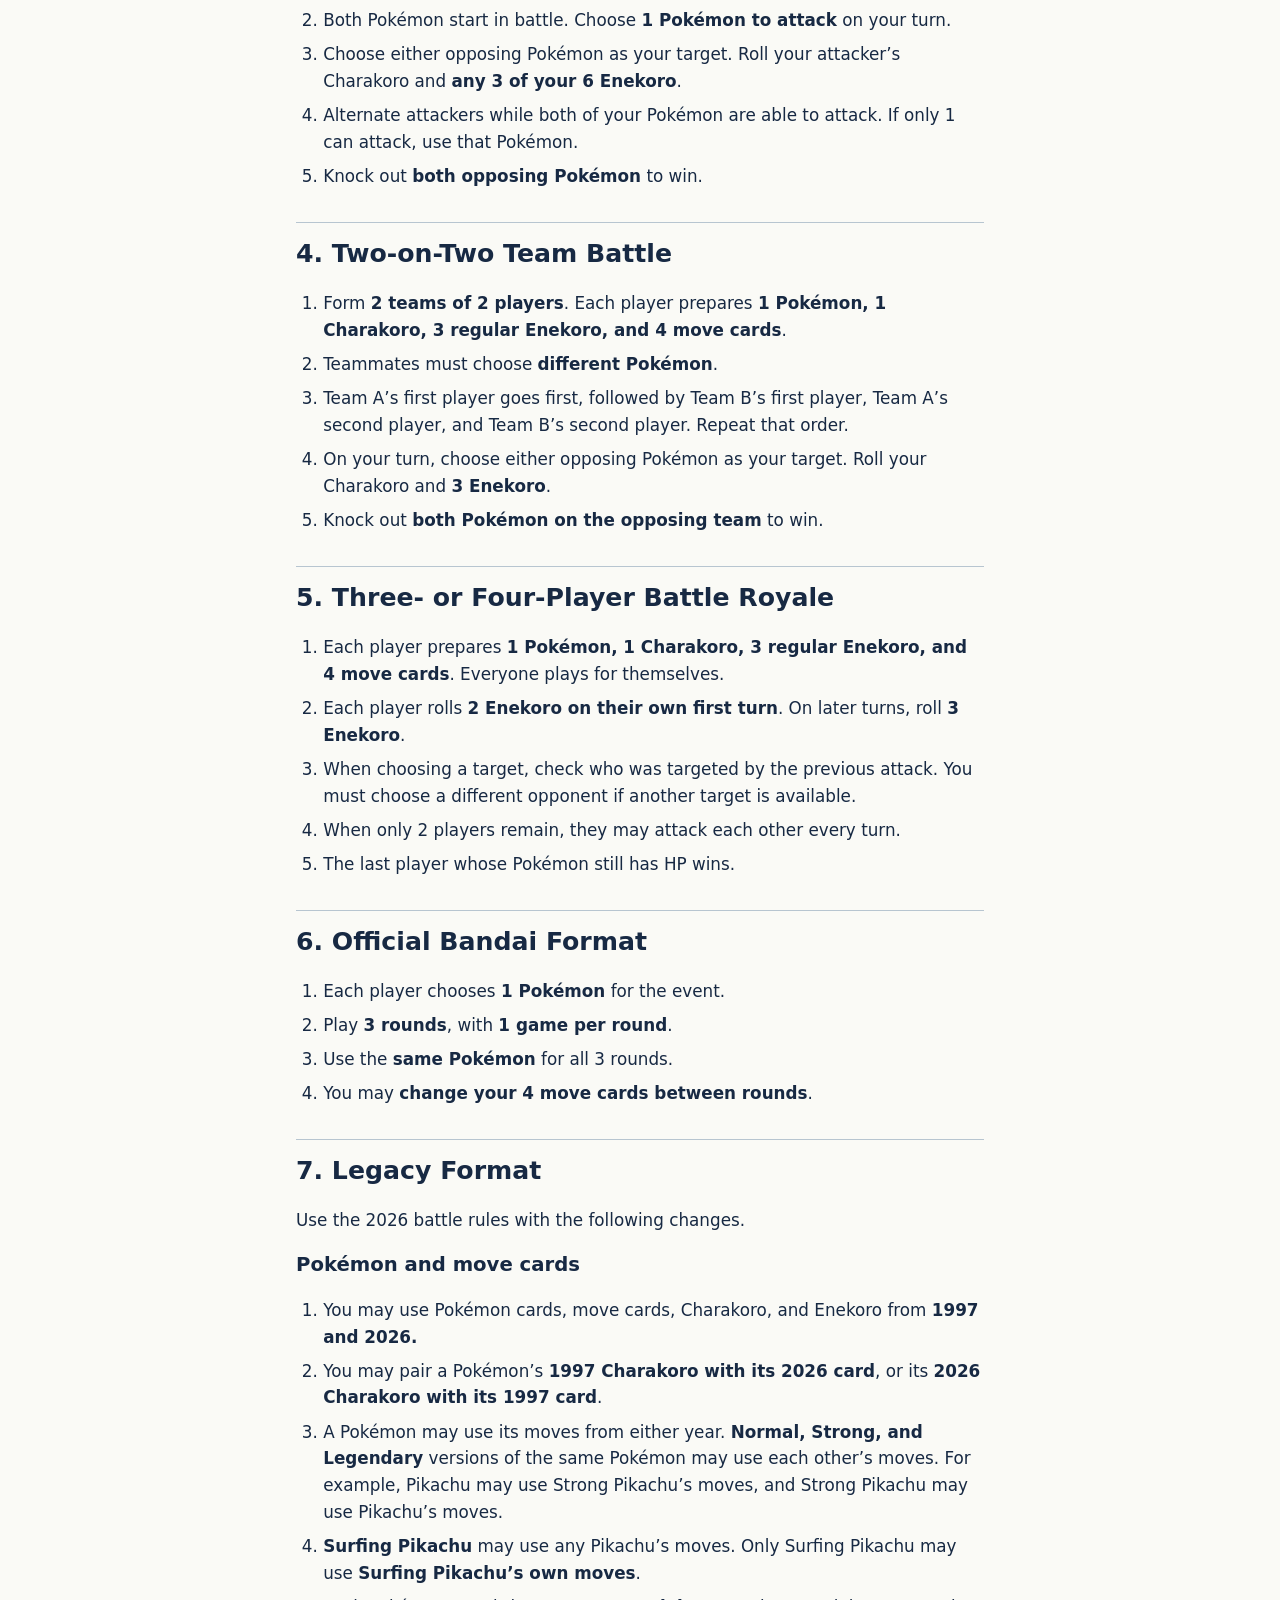
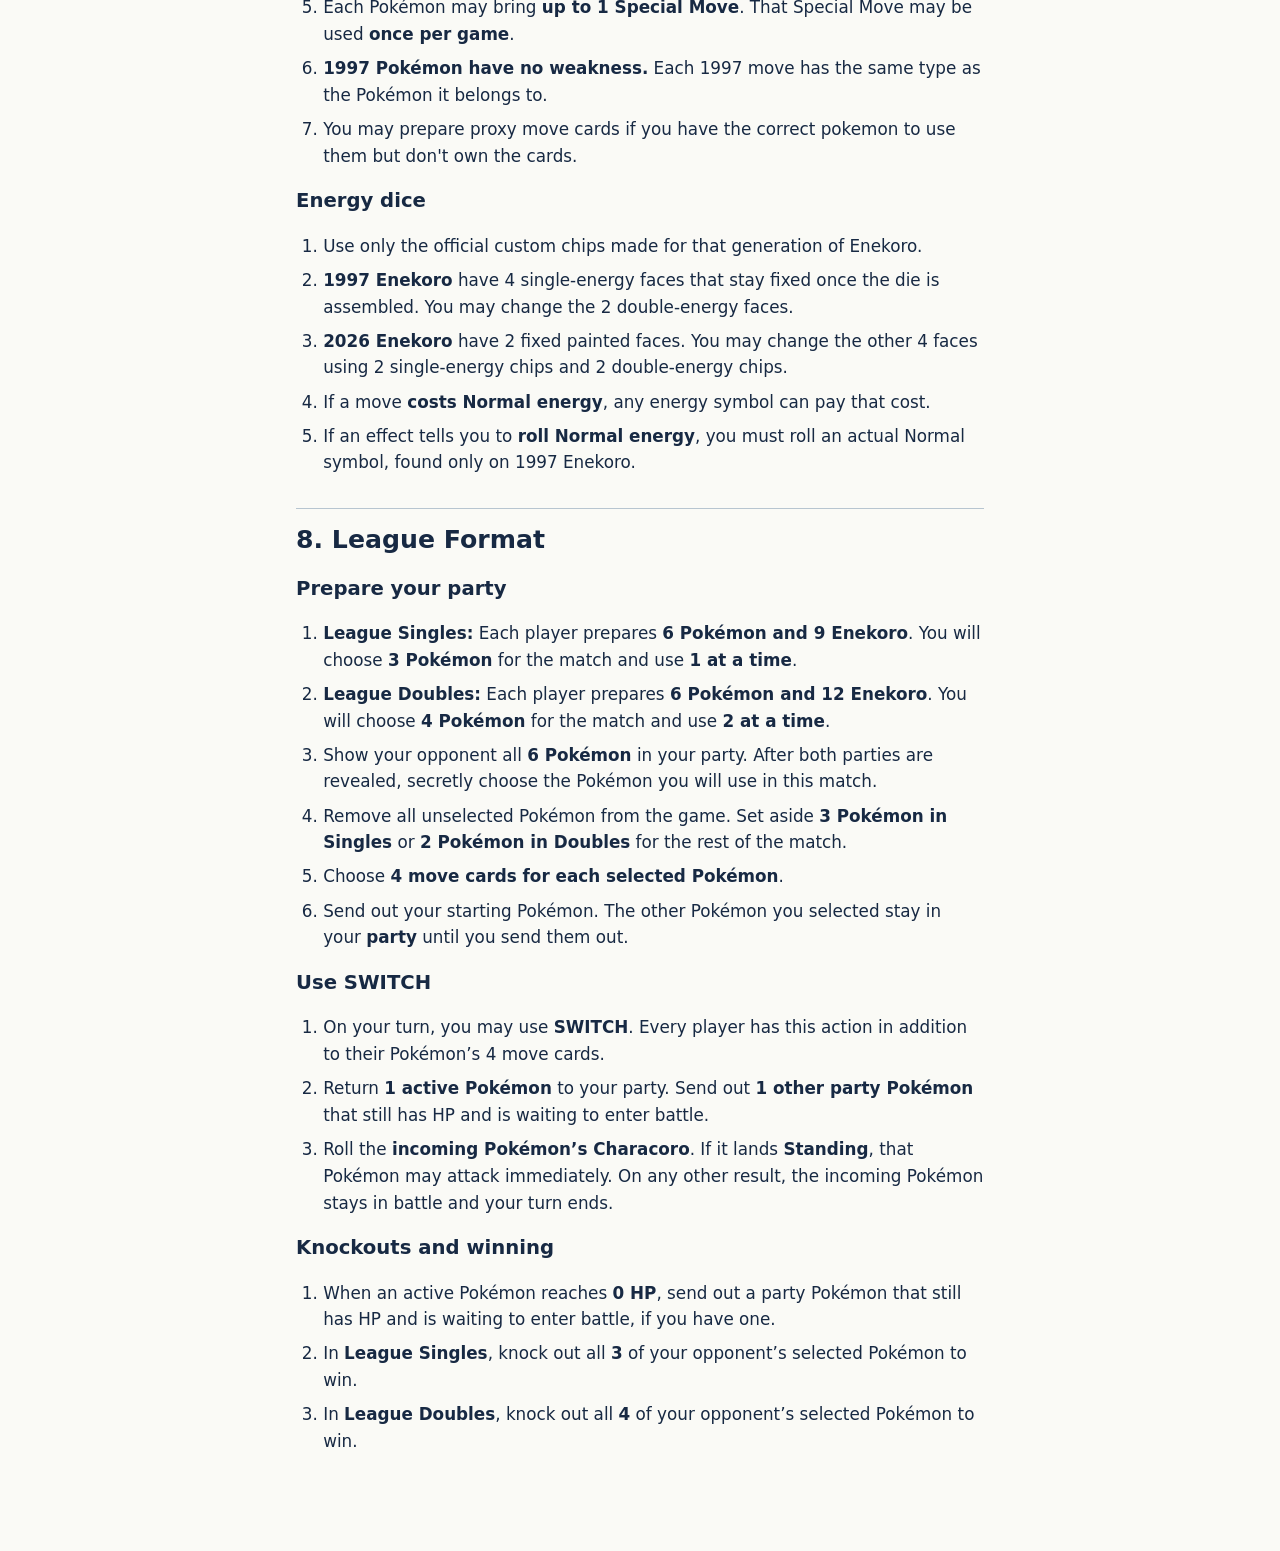
==== commit 869450d6: "Rename Rules page and How to Play section" ====
--- a/rules.html
+++ b/rules.html
@@ -1,10 +1,10 @@
 <!doctype html>
-<html lang="en"><head><meta charset="utf-8"><meta name="viewport" content="width=device-width,initial-scale=1"><title>Plakoro Battle Rulebook</title>
+<html lang="en"><head><meta charset="utf-8"><meta name="viewport" content="width=device-width,initial-scale=1"><title>Rules</title>
 <style>*{box-sizing:border-box}body{margin:0;color:#172943;background:#fafaf6;font:1.05rem/1.6 system-ui,sans-serif}main{max-width:48rem;margin:auto;padding:1.5rem clamp(1rem,4vw,2.5rem) 4rem}a{color:#11559a}nav{display:grid;grid-template-columns:repeat(auto-fit,minmax(14rem,1fr));gap:.4rem 1rem}h1,h2,h3{line-height:1.2}h2{border-top:1px solid #b7c5d0;padding-top:1rem;margin-top:2rem}ol{padding-left:1.7rem}li{margin:.45rem 0}footer{margin-top:2rem}</style></head><body><main>
 <a href="./">← Battle Tracker</a>
-<h1>Plakoro Battle Rulebook</h1>
+<h1>Rules</h1>
 <nav aria-label="Contents"><a href="#setup">1. Setup</a>
-<a href="#turn">2. Turn Structure</a>
+<a href="#turn">2. How to Play</a>
 <a href="#double">3. Double Battle</a>
 <a href="#team">4. Two-on-Two Team Battle</a>
 <a href="#royale">5. Three- or Four-Player Battle Royale</a>
@@ -20,7 +20,7 @@
 <li>Set each Pokémon’s Life Counter to <strong>120 HP</strong>.</li>
 <li>Play rock-paper-scissors. The winner goes first.</li>
 </ol>
-<h2 id="turn">2. Turn Structure</h2>
+<h2 id="turn">2. How to Play</h2>
 <ol>
 <li><strong>Choose a move.</strong> Say the move’s name and place its card in the move space. Choose a different move from the one you used on your last turn.</li>
 <li><strong>Roll your dice.</strong> Roll your Charakoro and <strong>3 Enekoro</strong> together. On the first turn of a Battle, the player going first rolls only <strong>2 Enekoro</strong>. The second player starts with 3.</li>
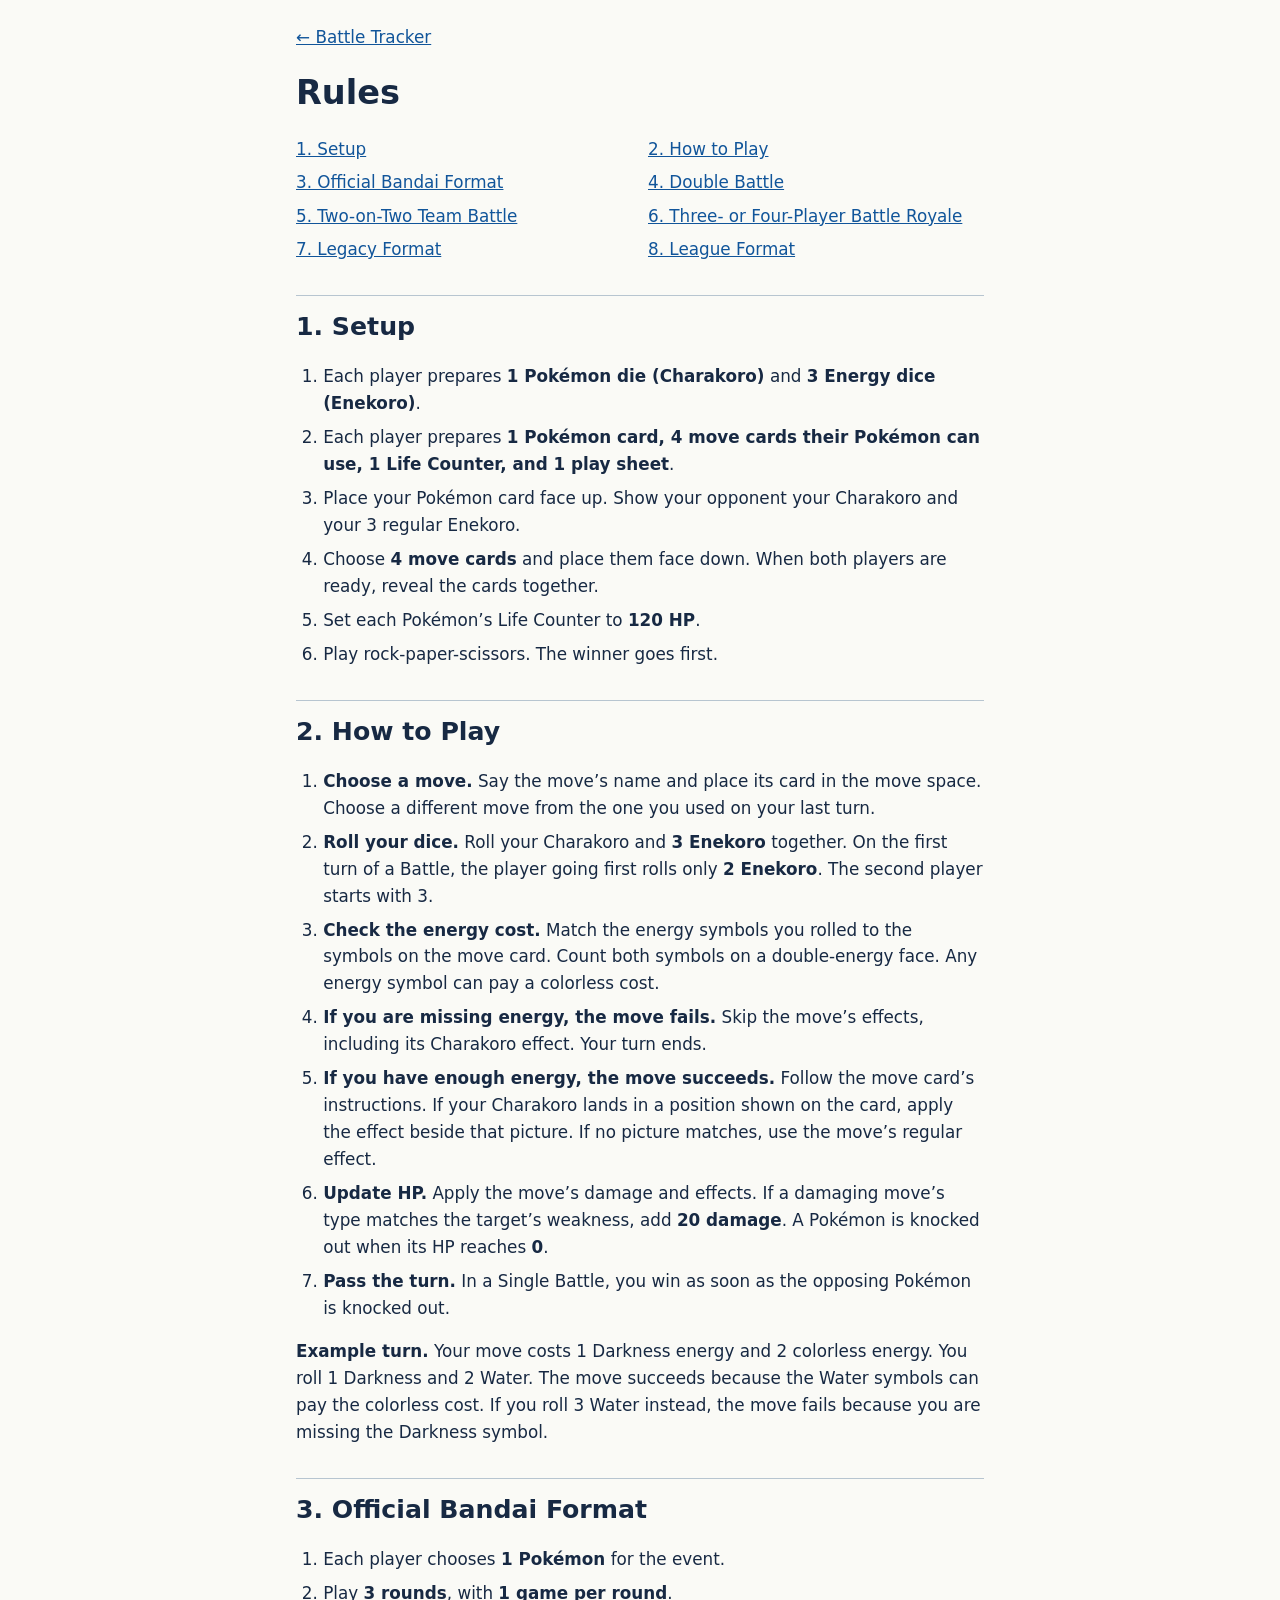
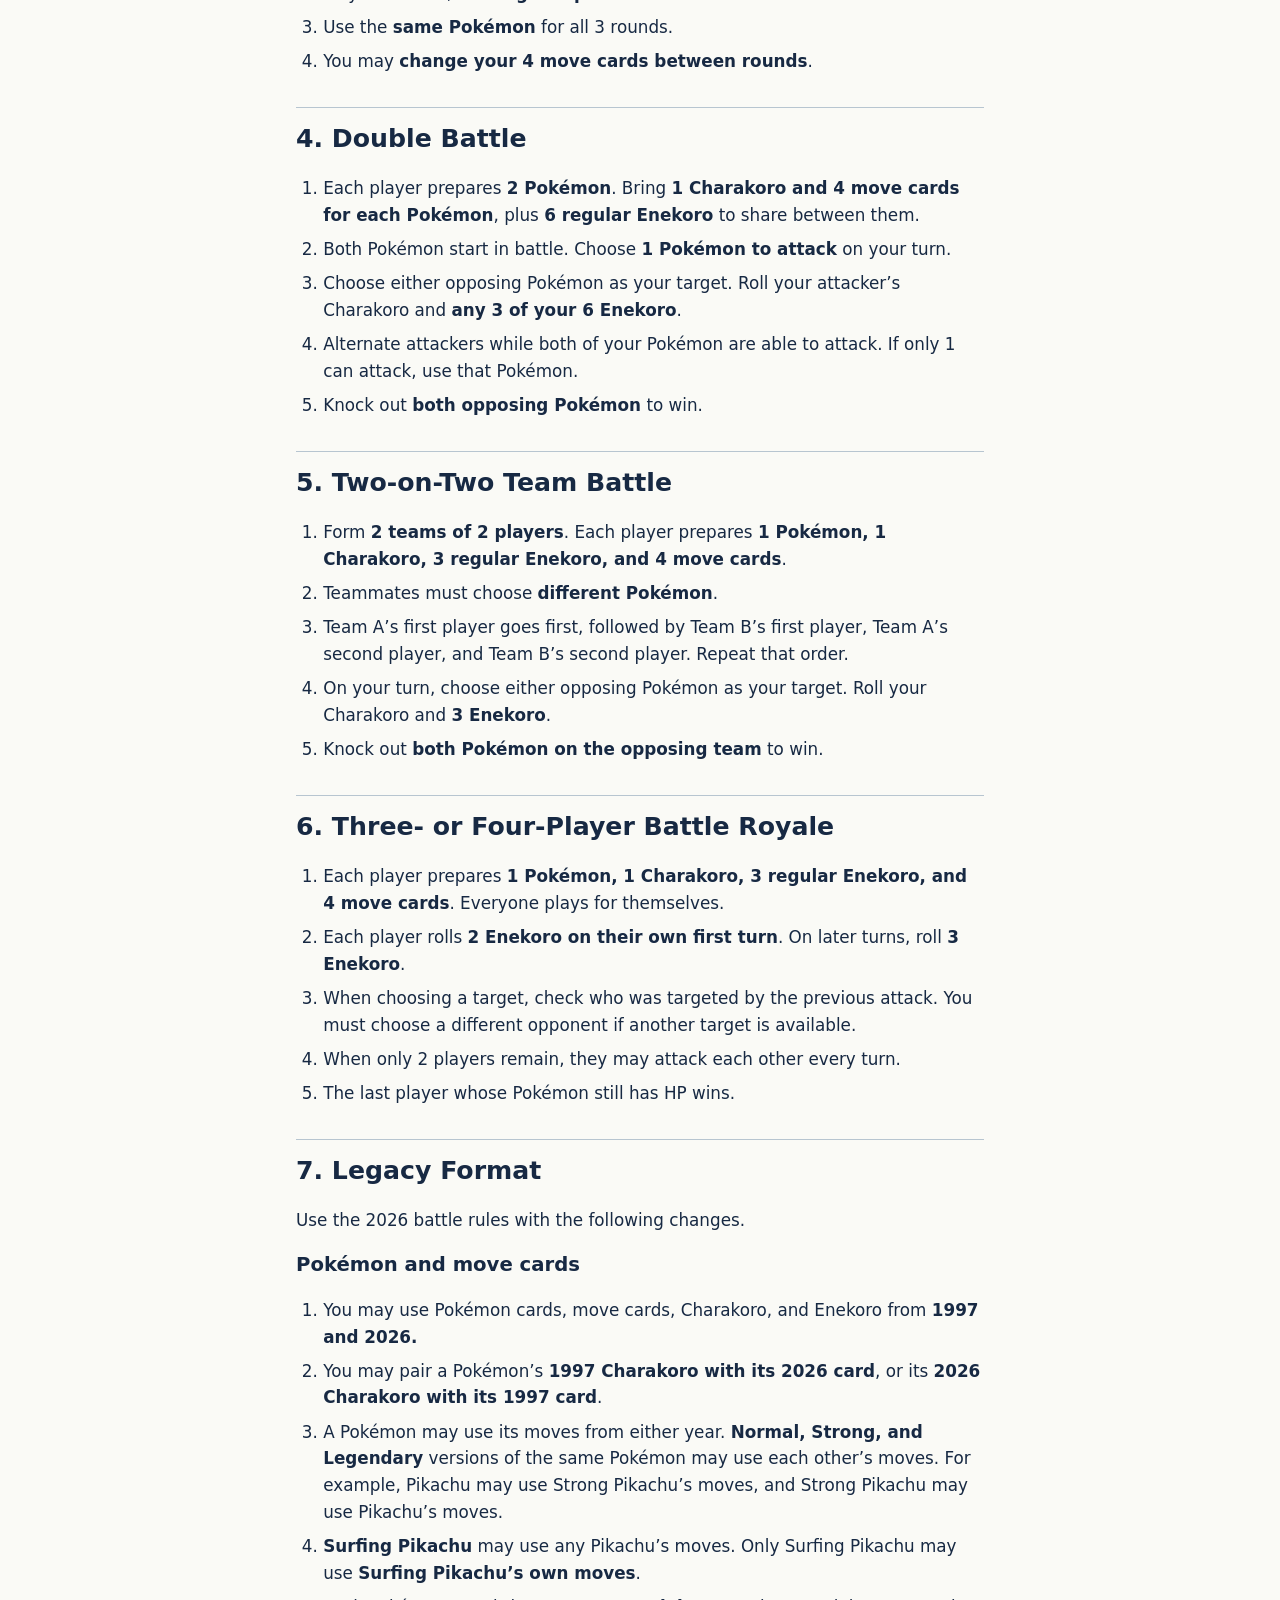
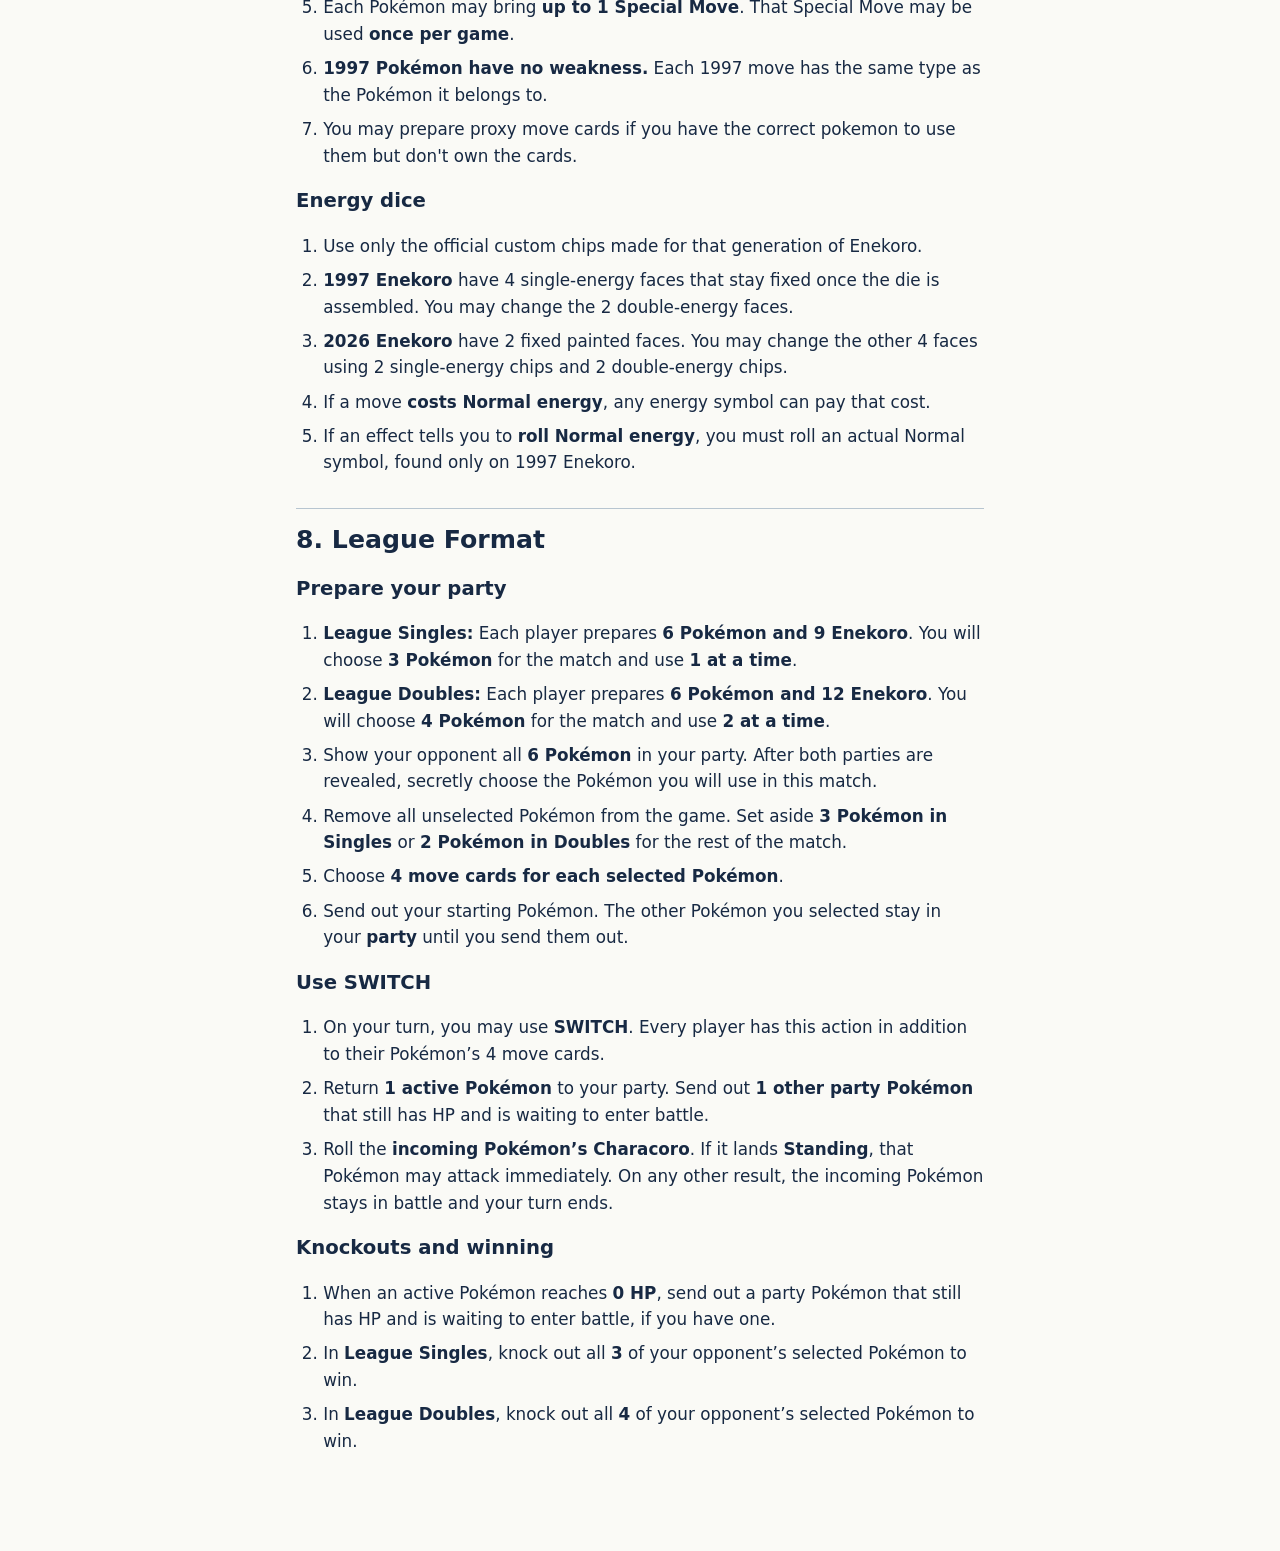
==== commit 738b6849: "Move Official Bandai Format to section 3" ====
--- a/rules.html
+++ b/rules.html
@@ -5,10 +5,10 @@
 <h1>Rules</h1>
 <nav aria-label="Contents"><a href="#setup">1. Setup</a>
 <a href="#turn">2. How to Play</a>
-<a href="#double">3. Double Battle</a>
-<a href="#team">4. Two-on-Two Team Battle</a>
-<a href="#royale">5. Three- or Four-Player Battle Royale</a>
-<a href="#official">6. Official Bandai Format</a>
+<a href="#official">3. Official Bandai Format</a>
+<a href="#double">4. Double Battle</a>
+<a href="#team">5. Two-on-Two Team Battle</a>
+<a href="#royale">6. Three- or Four-Player Battle Royale</a>
 <a href="#legacy">7. Legacy Format</a>
 <a href="#league">8. League Format</a></nav>
 <h2 id="setup">1. Setup</h2>
@@ -31,7 +31,14 @@
 <li><strong>Pass the turn.</strong> In a Single Battle, you win as soon as the opposing Pokémon is knocked out.</li>
 </ol>
 <p><strong>Example turn.</strong> Your move costs 1 Darkness energy and 2 colorless energy. You roll 1 Darkness and 2 Water. The move succeeds because the Water symbols can pay the colorless cost. If you roll 3 Water instead, the move fails because you are missing the Darkness symbol.</p>
-<h2 id="double">3. Double Battle</h2>
+<h2 id="official">3. Official Bandai Format</h2>
+<ol>
+<li>Each player chooses <strong>1 Pokémon</strong> for the event.</li>
+<li>Play <strong>3 rounds</strong>, with <strong>1 game per round</strong>.</li>
+<li>Use the <strong>same Pokémon</strong> for all 3 rounds.</li>
+<li>You may <strong>change your 4 move cards between rounds</strong>.</li>
+</ol>
+<h2 id="double">4. Double Battle</h2>
 <ol>
 <li>Each player prepares <strong>2 Pokémon</strong>. Bring <strong>1 Charakoro and 4 move cards for each Pokémon</strong>, plus <strong>6 regular Enekoro</strong> to share between them.</li>
 <li>Both Pokémon start in battle. Choose <strong>1 Pokémon to attack</strong> on your turn.</li>
@@ -39,7 +46,7 @@
 <li>Alternate attackers while both of your Pokémon are able to attack. If only 1 can attack, use that Pokémon.</li>
 <li>Knock out <strong>both opposing Pokémon</strong> to win.</li>
 </ol>
-<h2 id="team">4. Two-on-Two Team Battle</h2>
+<h2 id="team">5. Two-on-Two Team Battle</h2>
 <ol>
 <li>Form <strong>2 teams of 2 players</strong>. Each player prepares <strong>1 Pokémon, 1 Charakoro, 3 regular Enekoro, and 4 move cards</strong>.</li>
 <li>Teammates must choose <strong>different Pokémon</strong>.</li>
@@ -47,20 +54,13 @@
 <li>On your turn, choose either opposing Pokémon as your target. Roll your Charakoro and <strong>3 Enekoro</strong>.</li>
 <li>Knock out <strong>both Pokémon on the opposing team</strong> to win.</li>
 </ol>
-<h2 id="royale">5. Three- or Four-Player Battle Royale</h2>
+<h2 id="royale">6. Three- or Four-Player Battle Royale</h2>
 <ol>
 <li>Each player prepares <strong>1 Pokémon, 1 Charakoro, 3 regular Enekoro, and 4 move cards</strong>. Everyone plays for themselves.</li>
 <li>Each player rolls <strong>2 Enekoro on their own first turn</strong>. On later turns, roll <strong>3 Enekoro</strong>.</li>
 <li>When choosing a target, check who was targeted by the previous attack. You must choose a different opponent if another target is available.</li>
 <li>When only 2 players remain, they may attack each other every turn.</li>
 <li>The last player whose Pokémon still has HP wins.</li>
-</ol>
-<h2 id="official">6. Official Bandai Format</h2>
-<ol>
-<li>Each player chooses <strong>1 Pokémon</strong> for the event.</li>
-<li>Play <strong>3 rounds</strong>, with <strong>1 game per round</strong>.</li>
-<li>Use the <strong>same Pokémon</strong> for all 3 rounds.</li>
-<li>You may <strong>change your 4 move cards between rounds</strong>.</li>
 </ol>
 <h2 id="legacy">7. Legacy Format</h2>
 <p>Use the 2026 battle rules with the following changes.</p>
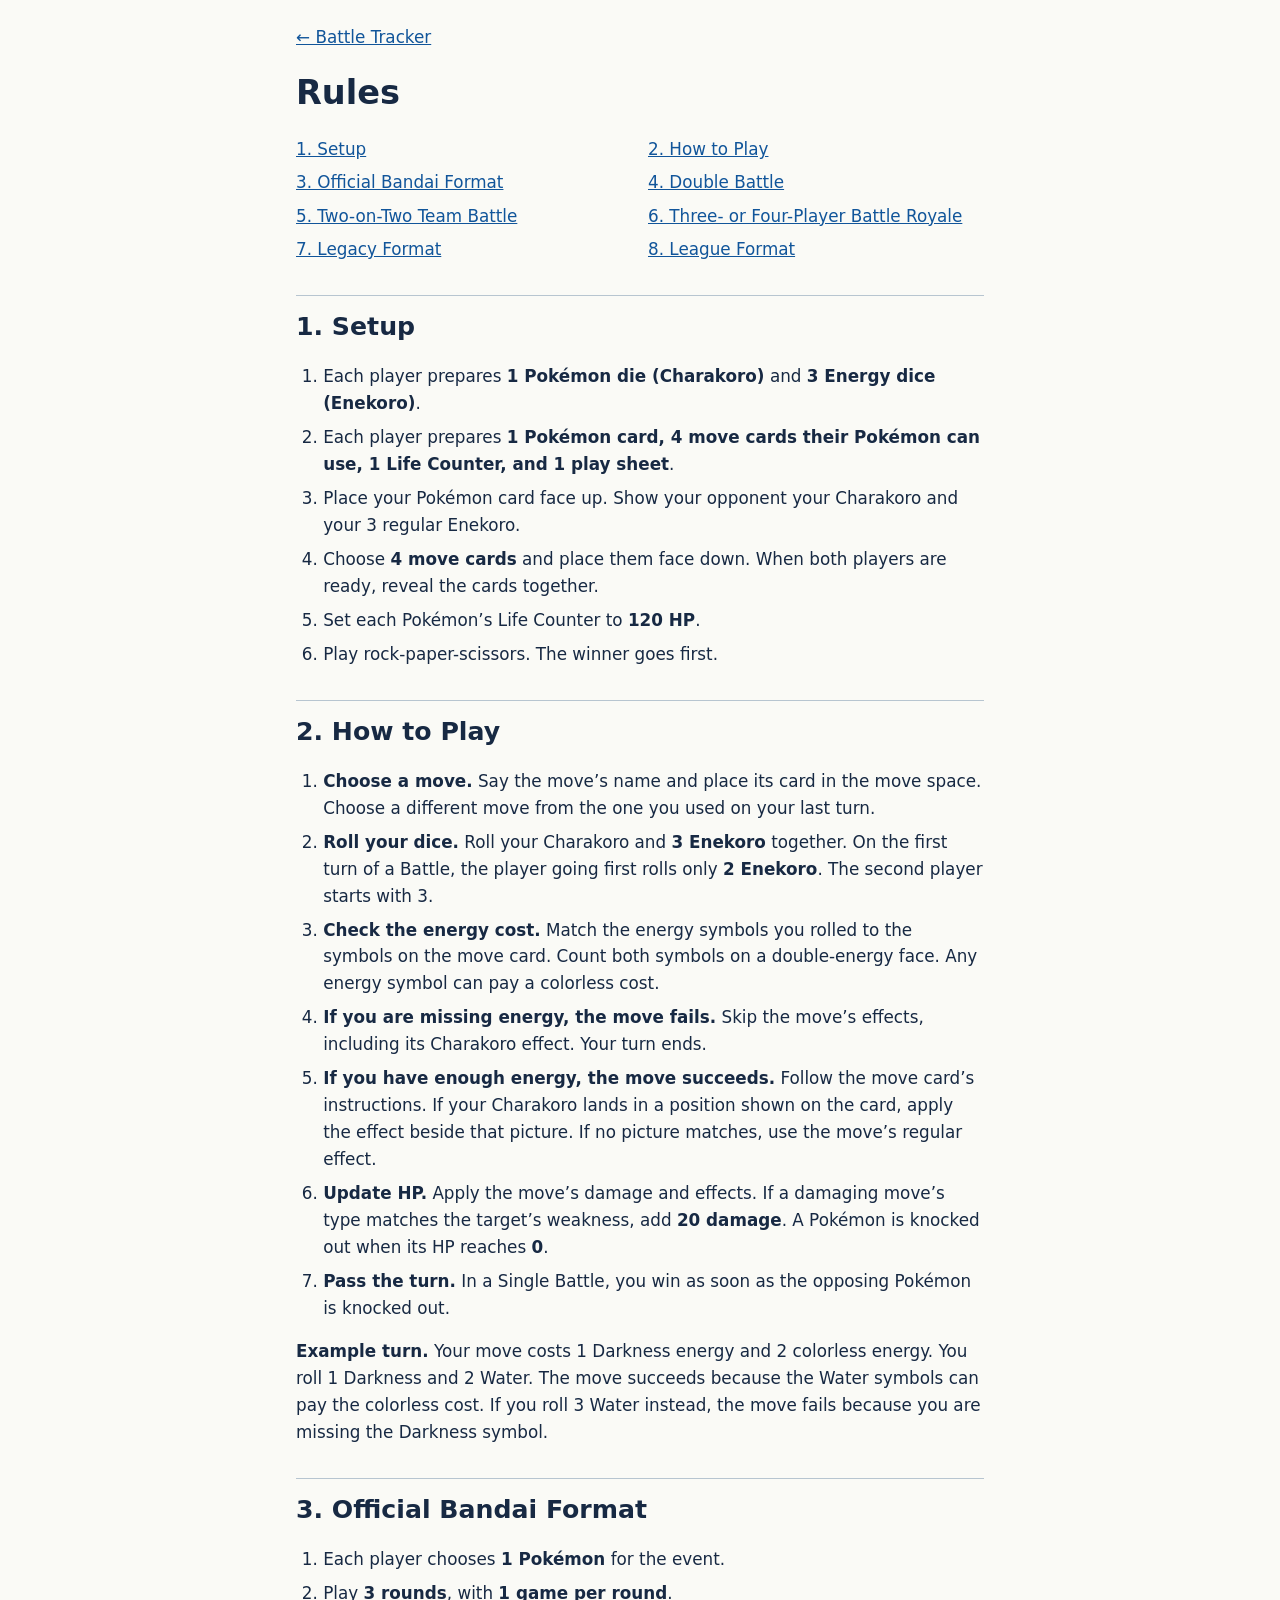
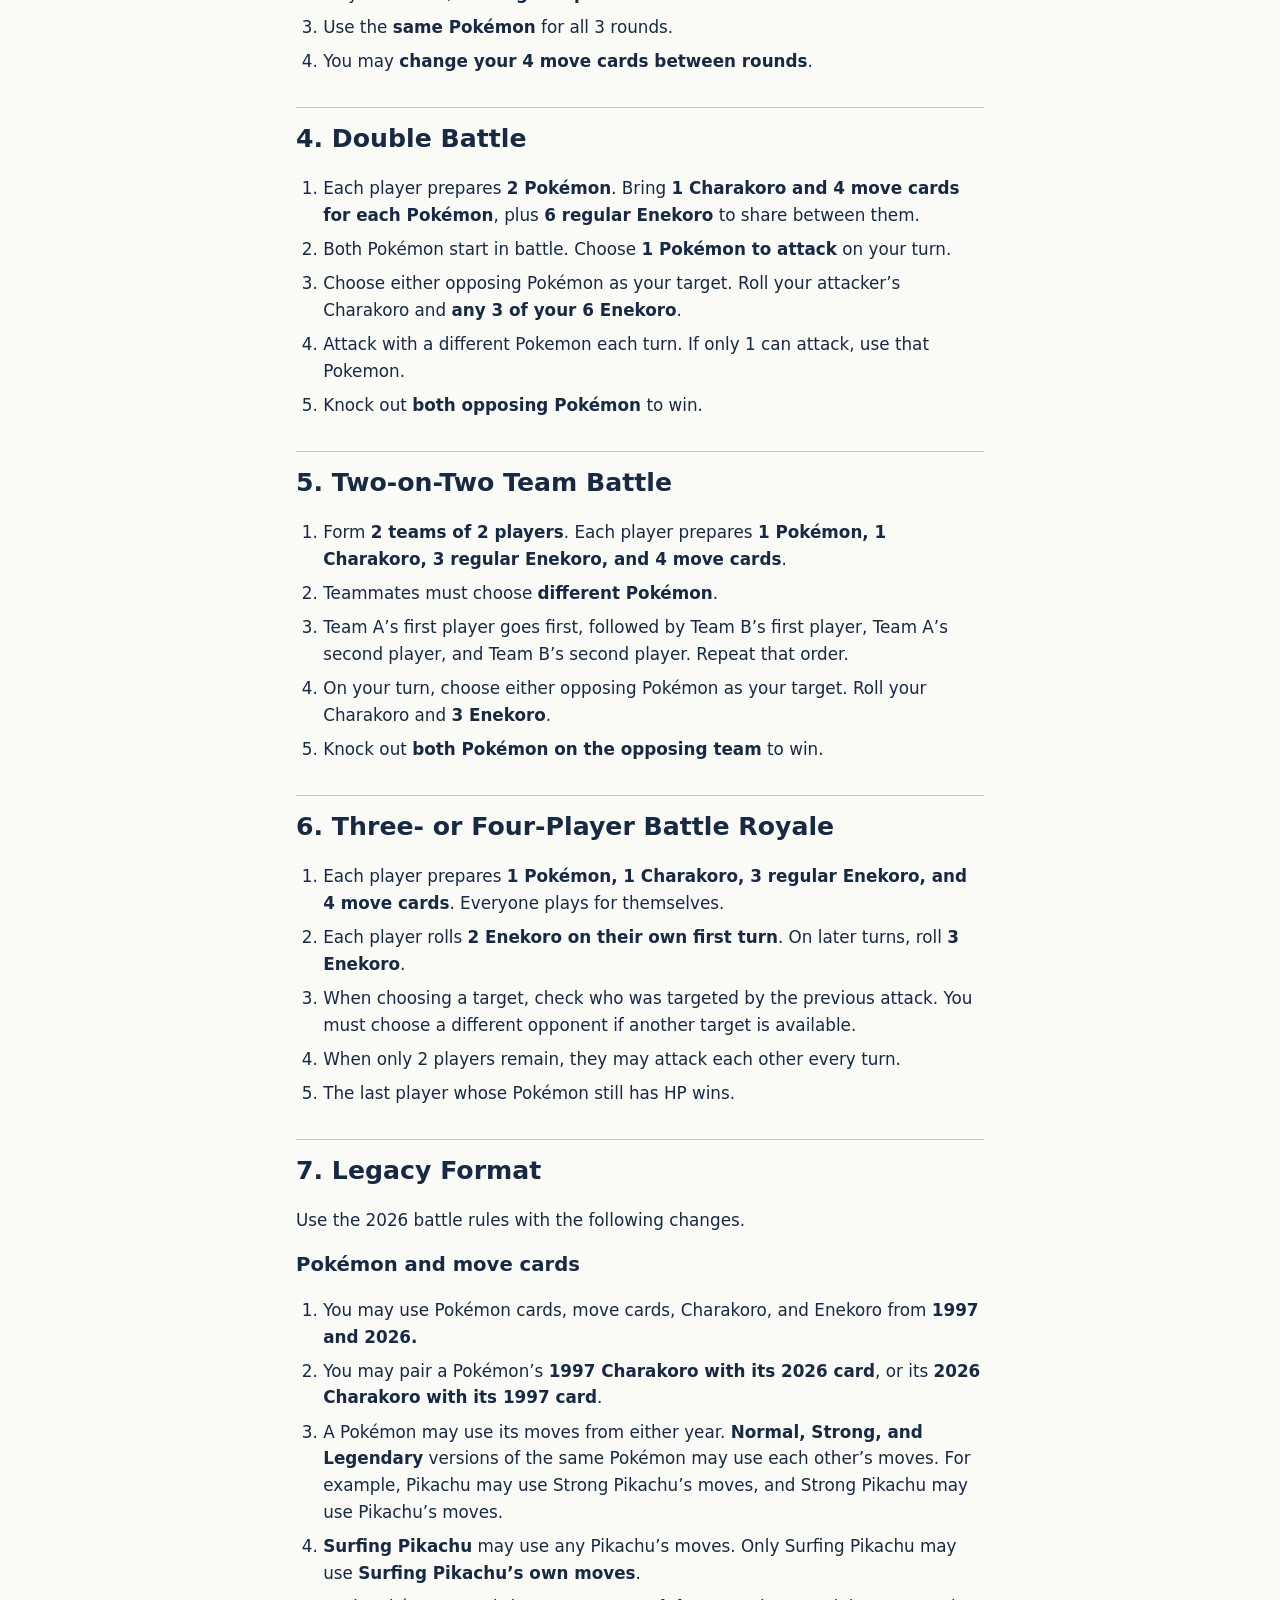
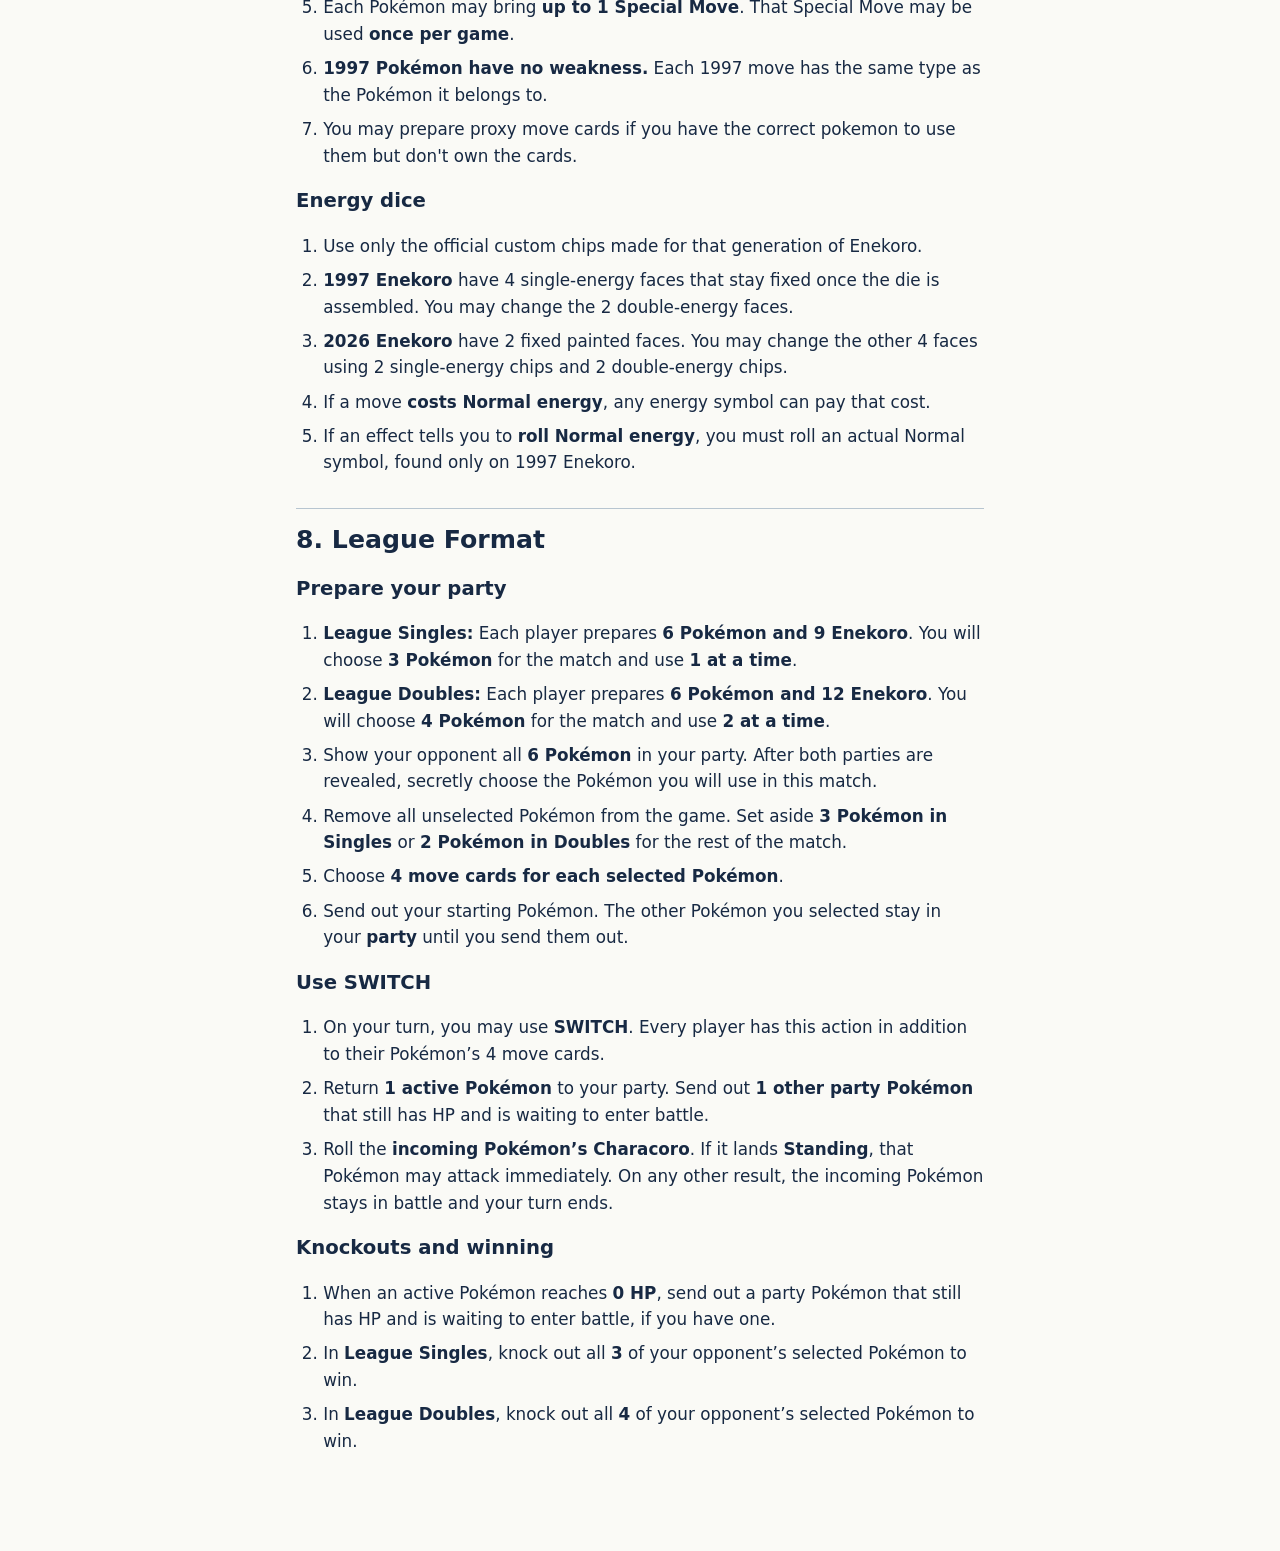
==== commit d967ca6d: "Clarify alternating attackers in Double Battle" ====
--- a/rules.html
+++ b/rules.html
@@ -43,7 +43,7 @@
 <li>Each player prepares <strong>2 Pokémon</strong>. Bring <strong>1 Charakoro and 4 move cards for each Pokémon</strong>, plus <strong>6 regular Enekoro</strong> to share between them.</li>
 <li>Both Pokémon start in battle. Choose <strong>1 Pokémon to attack</strong> on your turn.</li>
 <li>Choose either opposing Pokémon as your target. Roll your attacker’s Charakoro and <strong>any 3 of your 6 Enekoro</strong>.</li>
-<li>Alternate attackers while both of your Pokémon are able to attack. If only 1 can attack, use that Pokémon.</li>
+<li>Attack with a different Pokemon each turn. If only 1 can attack, use that Pokemon.</li>
 <li>Knock out <strong>both opposing Pokémon</strong> to win.</li>
 </ol>
 <h2 id="team">5. Two-on-Two Team Battle</h2>
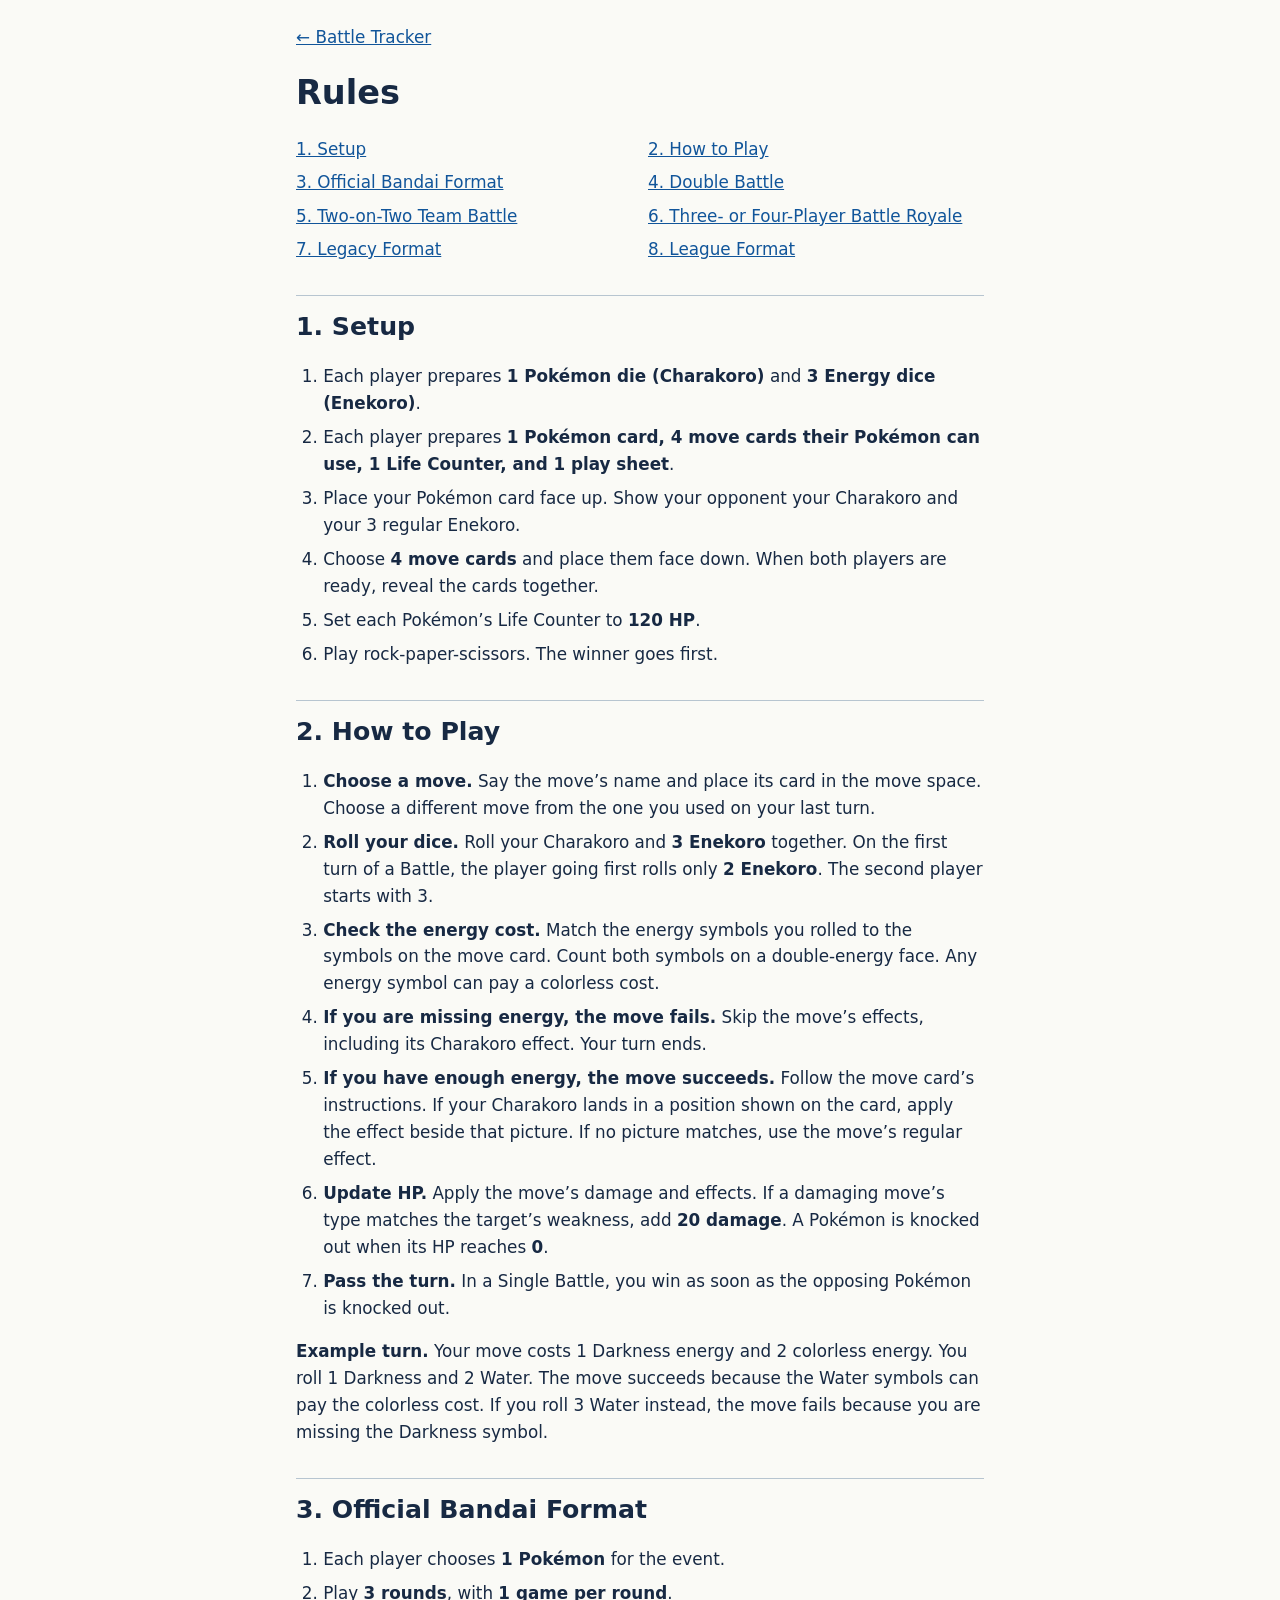
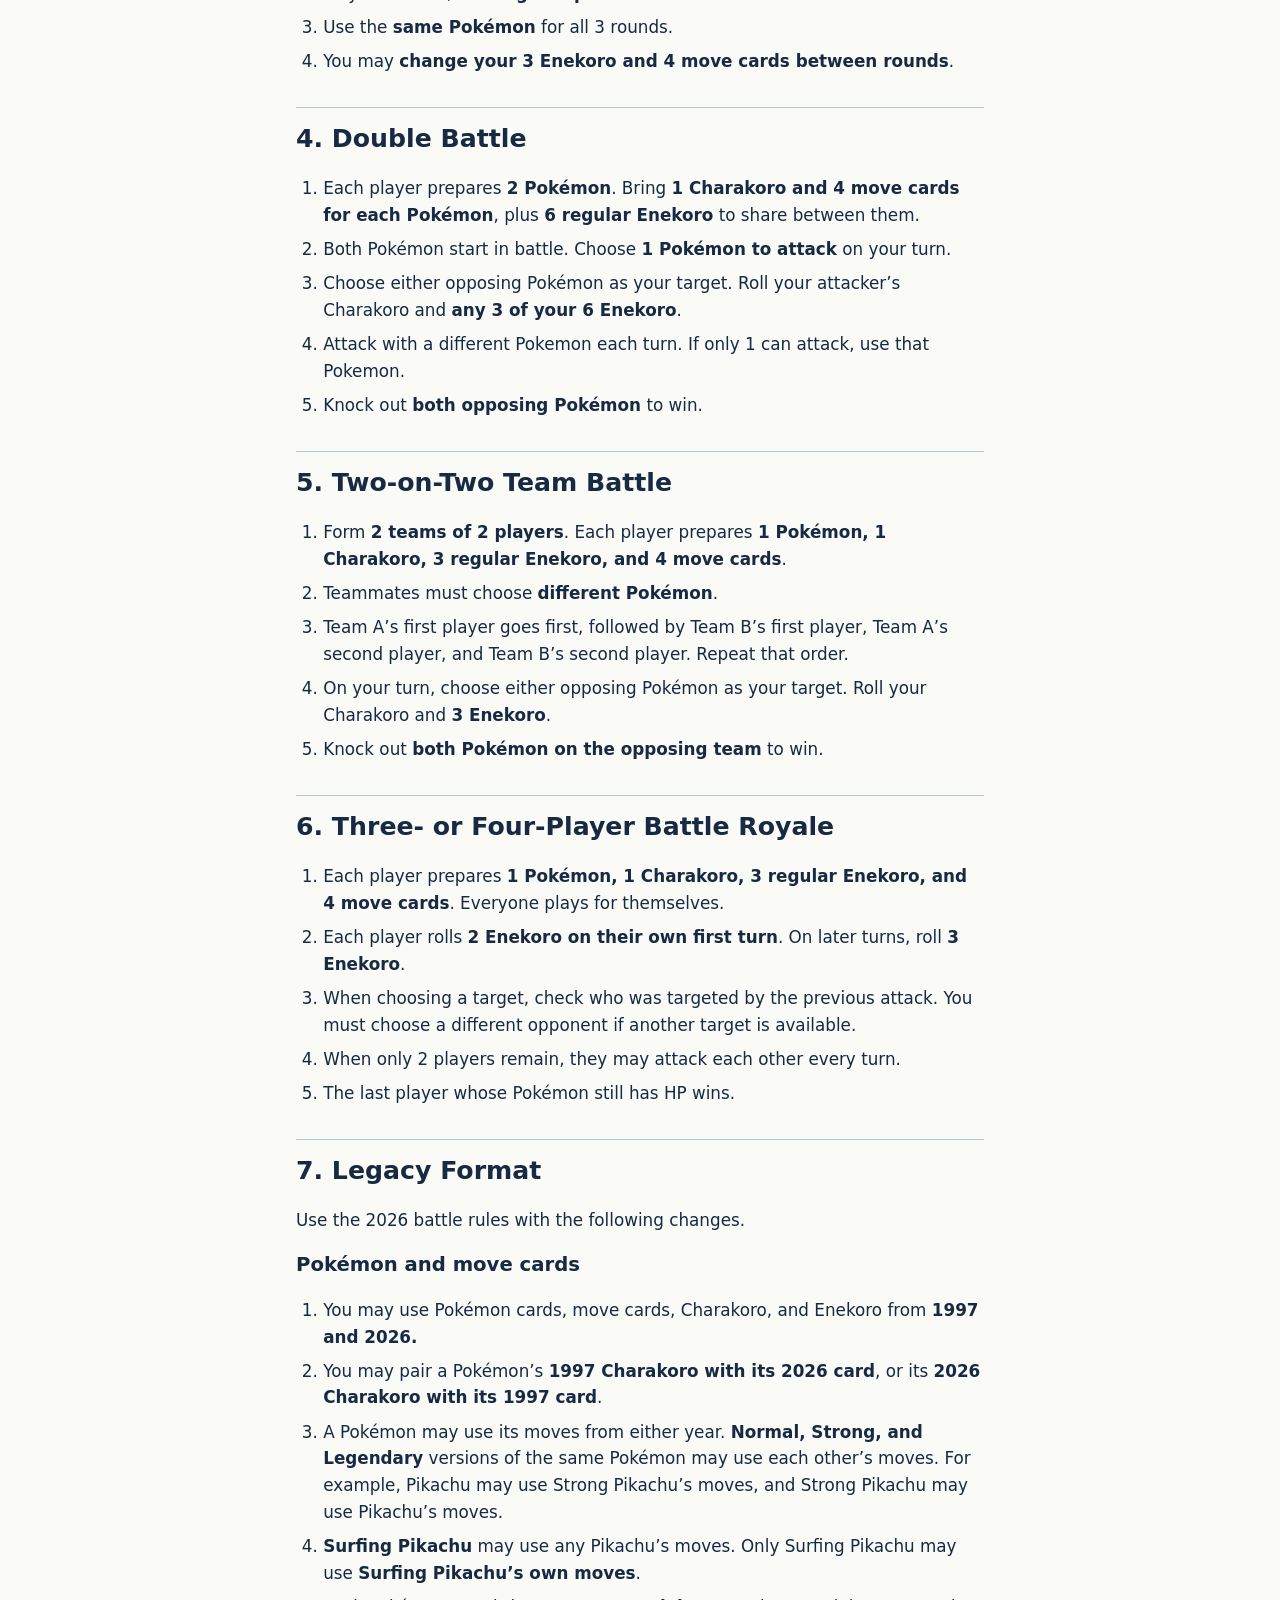
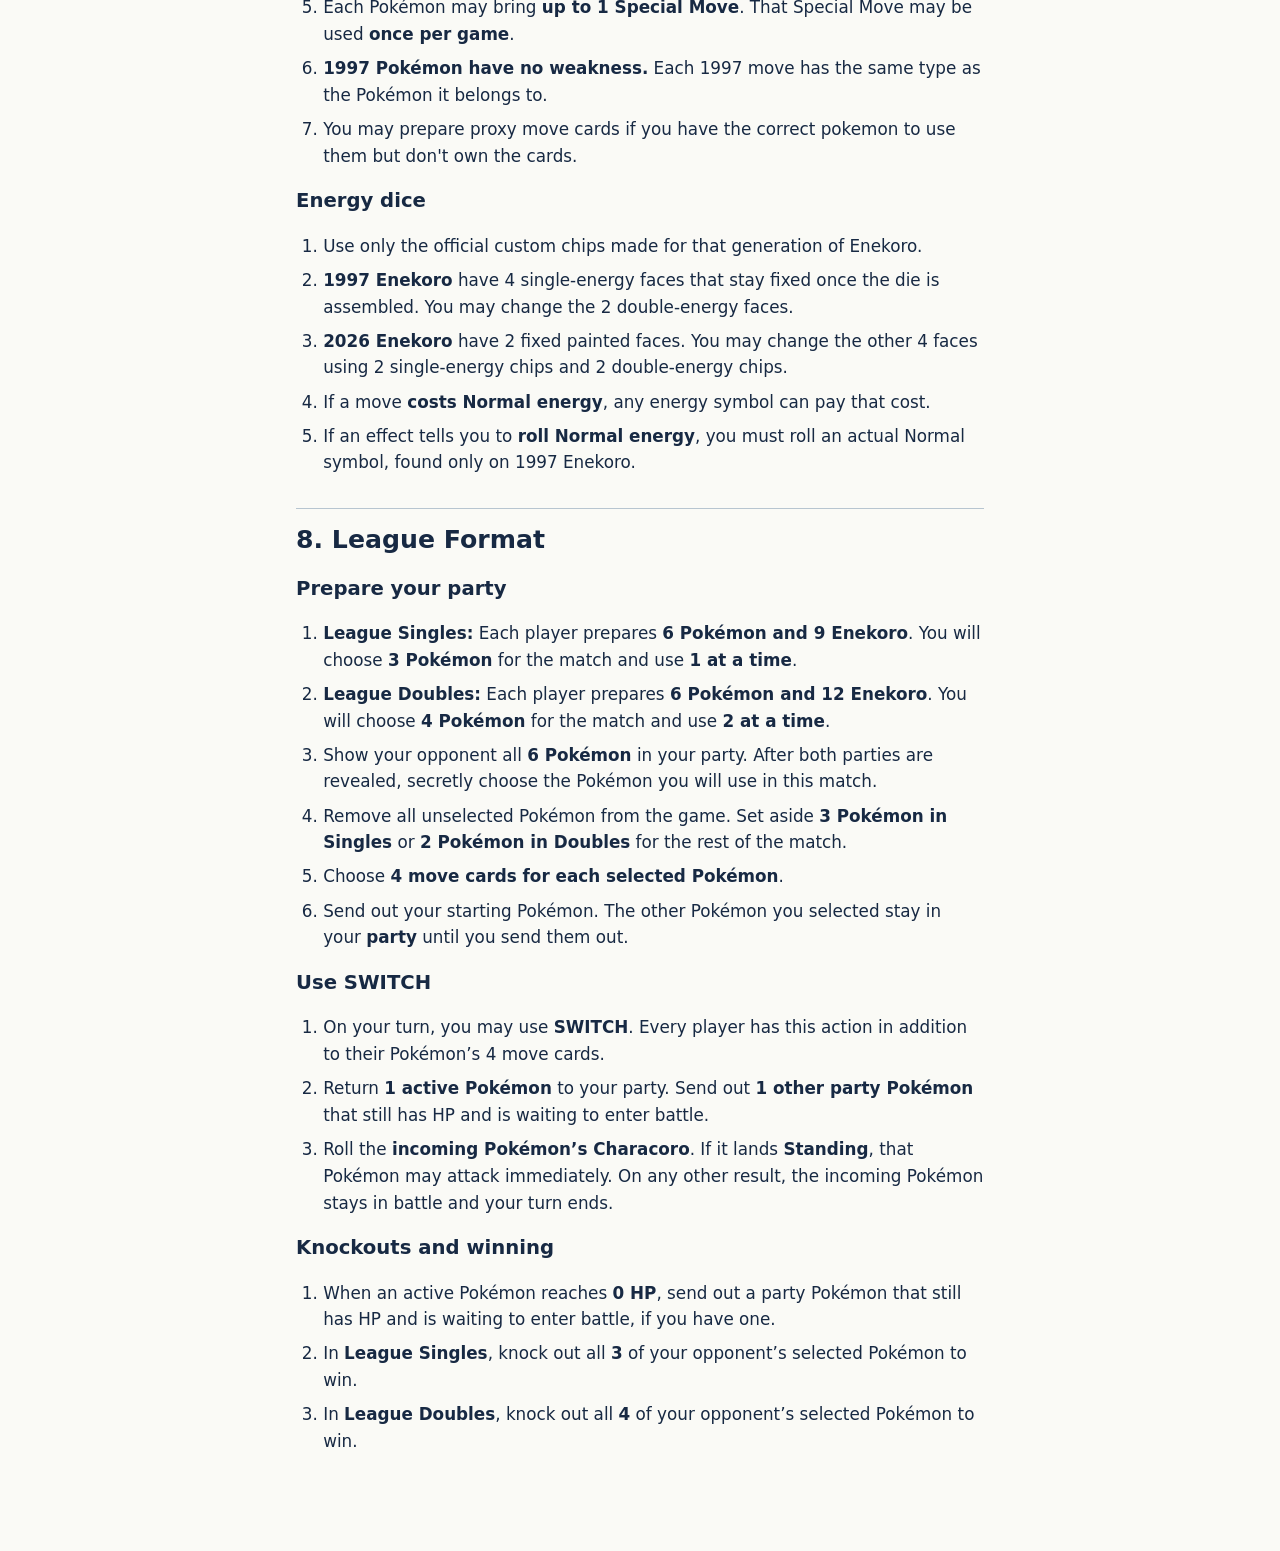
==== commit f8b681bf: "Allow changing three Enekoro between rounds" ====
--- a/rules.html
+++ b/rules.html
@@ -36,7 +36,7 @@
 <li>Each player chooses <strong>1 Pokémon</strong> for the event.</li>
 <li>Play <strong>3 rounds</strong>, with <strong>1 game per round</strong>.</li>
 <li>Use the <strong>same Pokémon</strong> for all 3 rounds.</li>
-<li>You may <strong>change your 4 move cards between rounds</strong>.</li>
+<li>You may <strong>change your 3 Enekoro and 4 move cards between rounds</strong>.</li>
 </ol>
 <h2 id="double">4. Double Battle</h2>
 <ol>
